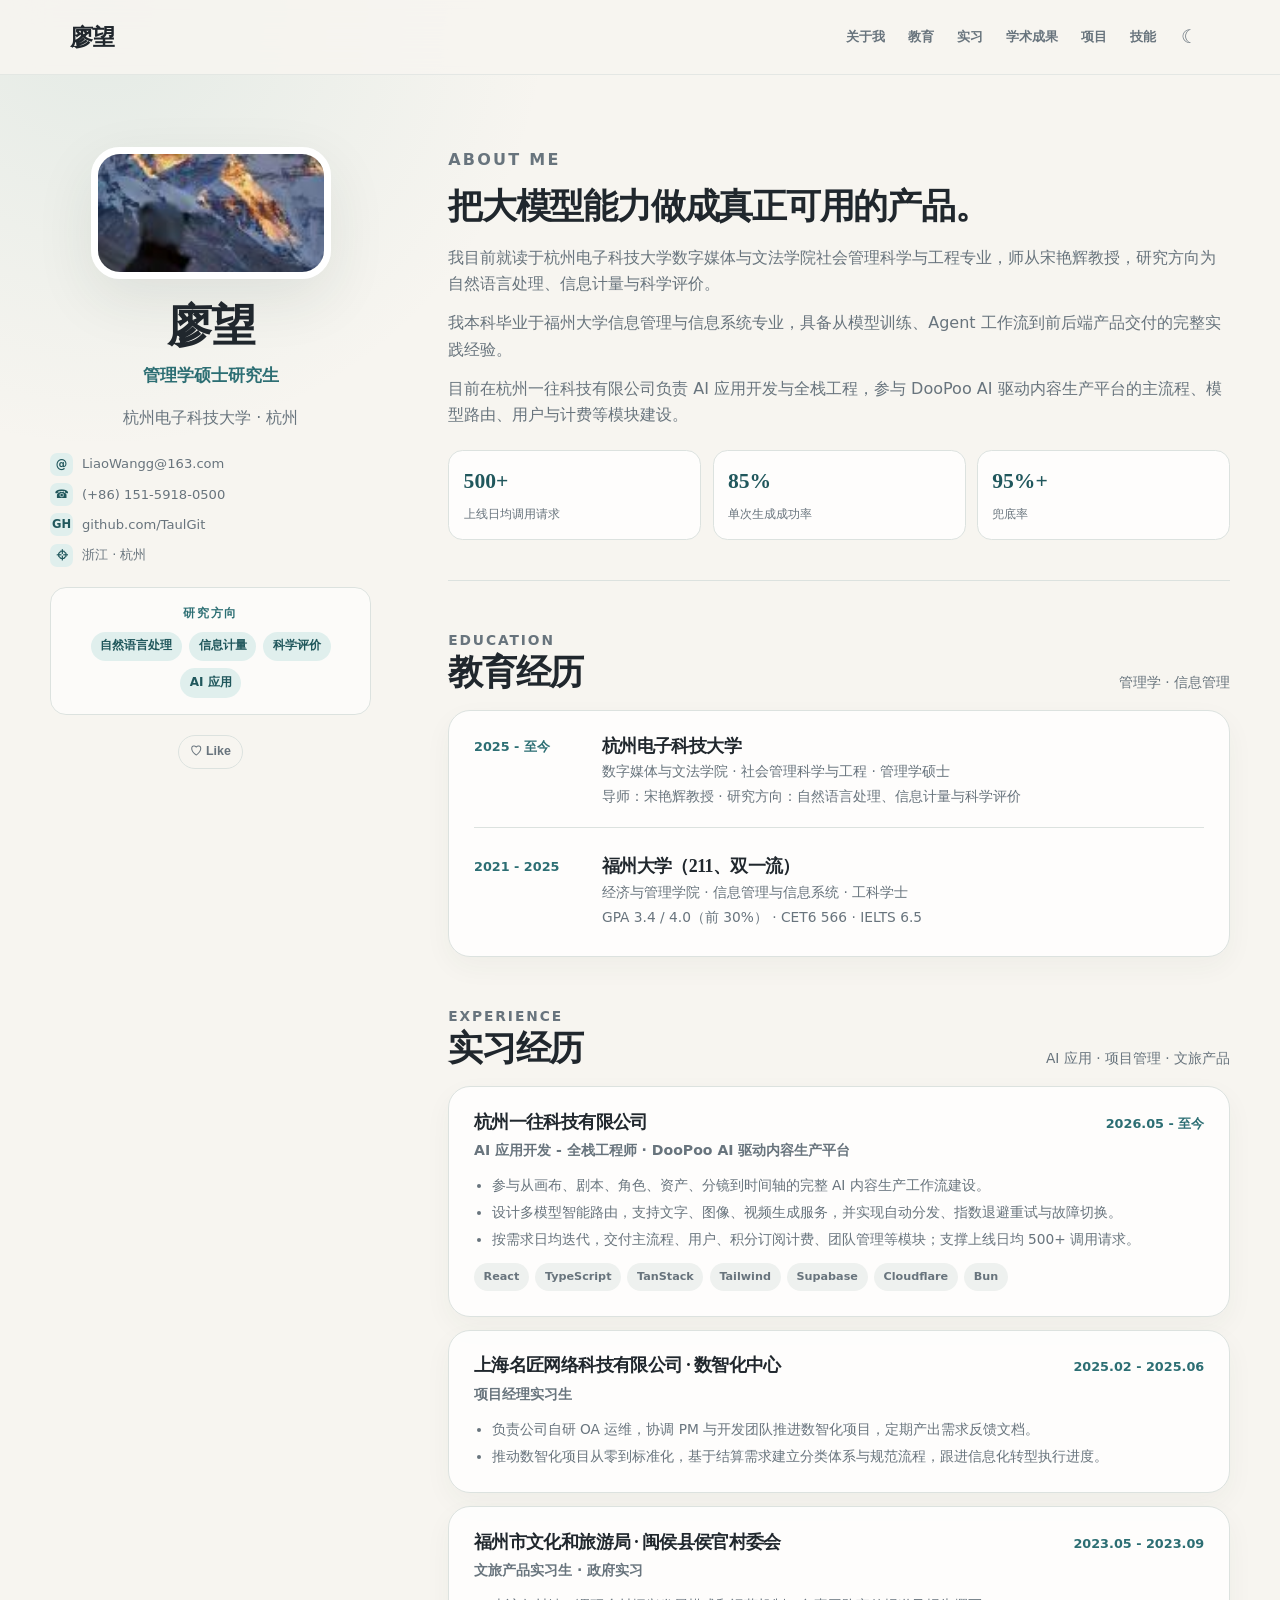
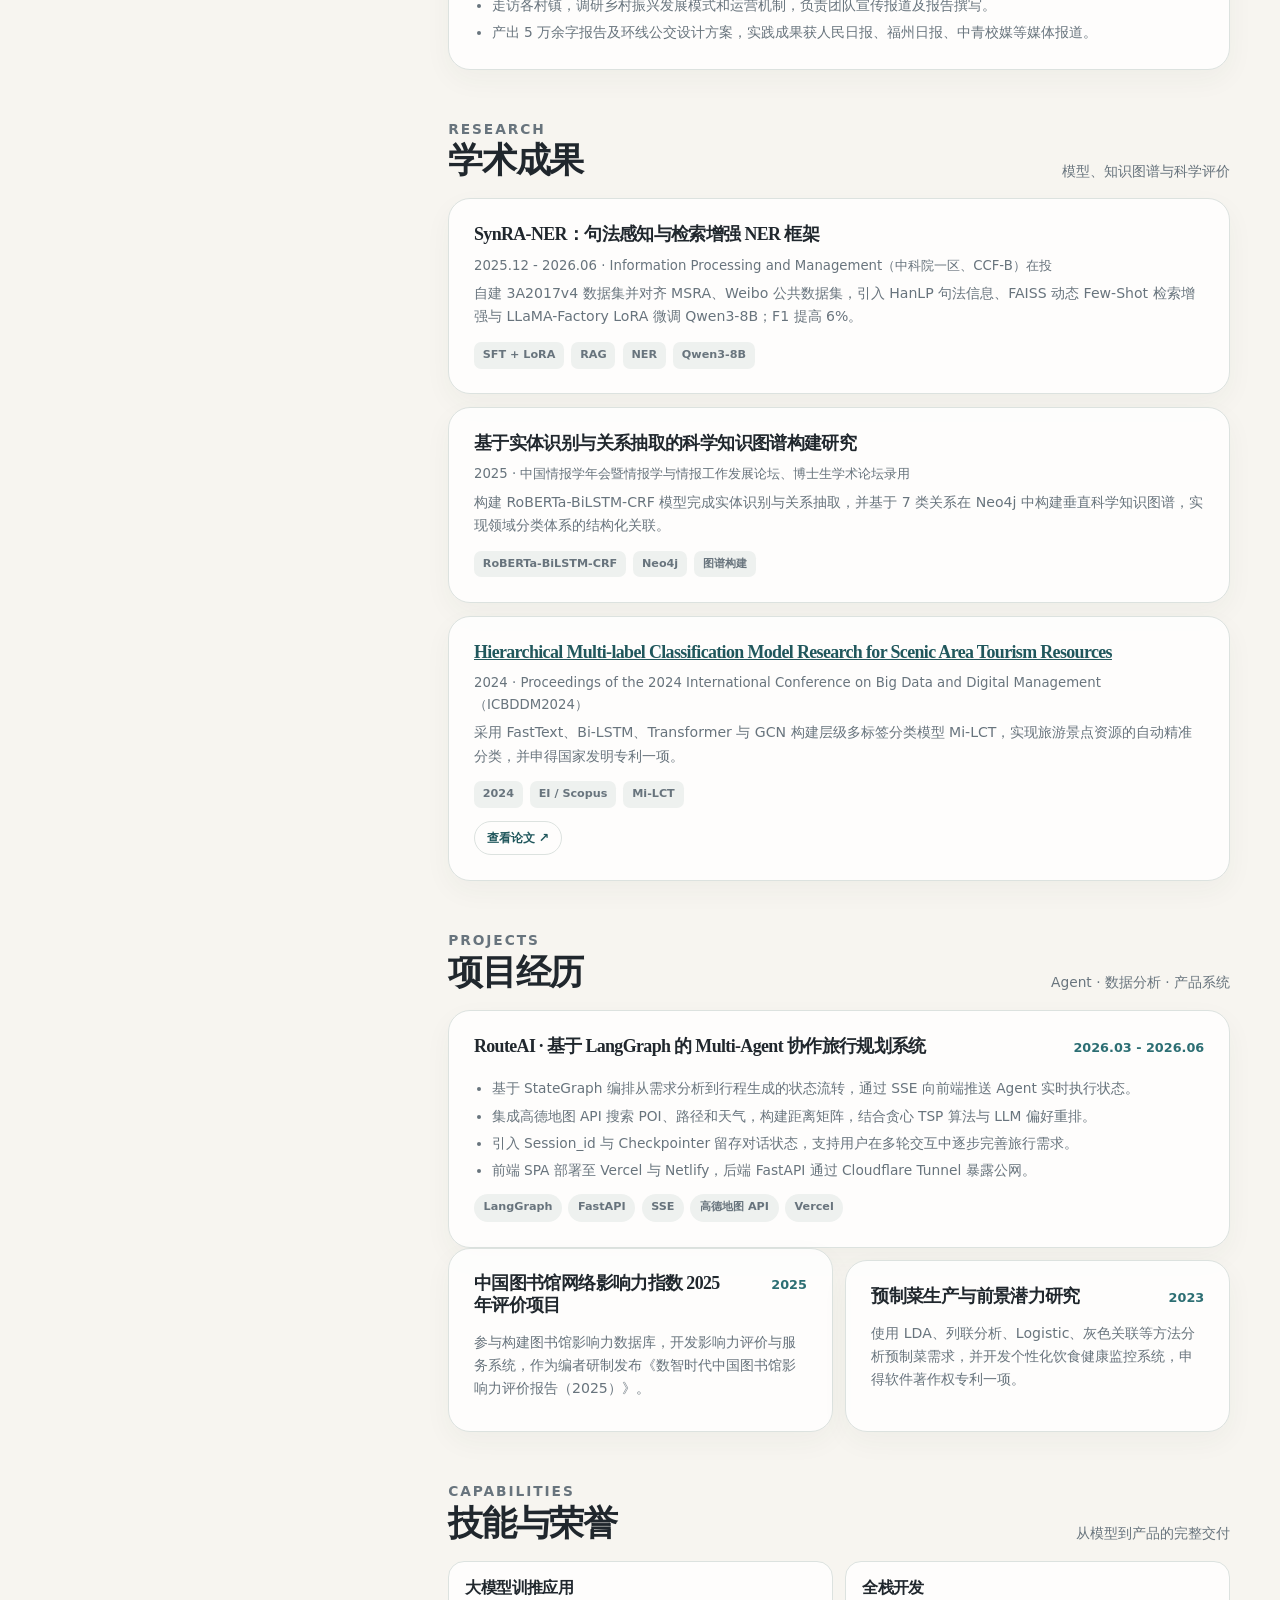
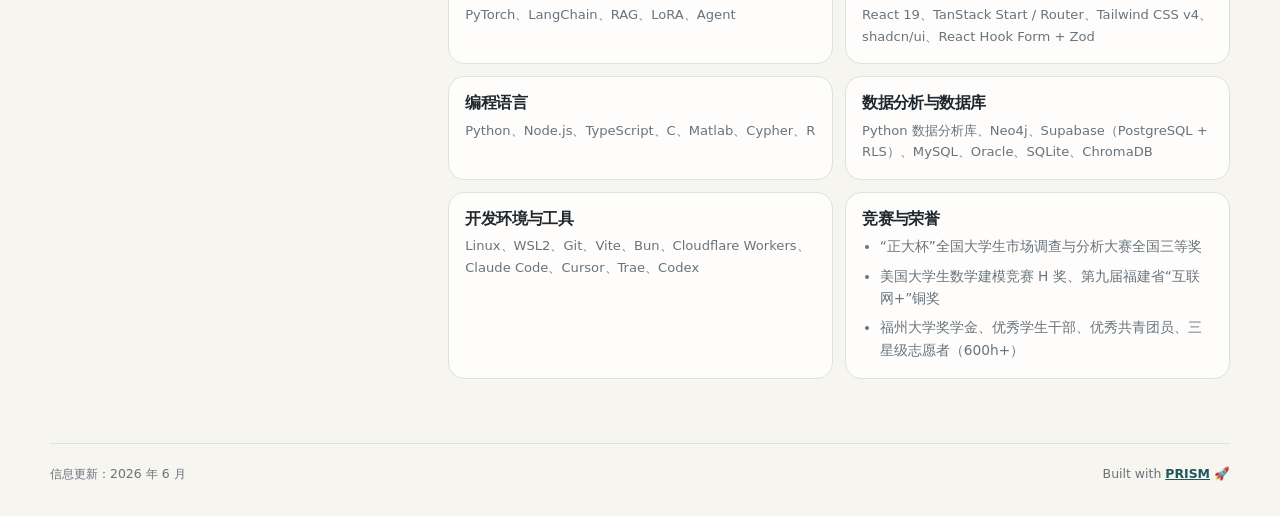
==== index.html @ 6fd2cf06 "feat: personalize site from resume" ====
<!doctype html>
<html lang="zh-CN" data-theme="light">
  <head>
    <meta charset="UTF-8" />
    <meta name="viewport" content="width=device-width, initial-scale=1.0" />
    <meta name="description" content="廖望的个人主页：AI 应用开发、自然语言处理、信息计量与科学评价。" />
    <meta name="author" content="廖望" />
    <meta name="theme-color" content="#f7f5f0" />
    <link rel="icon" href="favicon.svg" type="image/svg+xml" />
    <link rel="alternate icon" href="profile.png" type="image/png" />
    <title>廖望 · AI 应用与学术研究</title>
    <style>
      :root {
        color-scheme: light;
        --bg: #f7f5f0;
        --surface: rgba(255, 255, 255, 0.84);
        --surface-strong: #ffffff;
        --text: #20272d;
        --muted: #68747d;
        --faint: #eef1ef;
        --line: #dce2df;
        --accent: #2c6e73;
        --accent-strong: #20575c;
        --accent-soft: #e0efed;
        --warm: #9a6840;
        --shadow: 0 20px 60px rgba(34, 52, 49, 0.09);
        --radius: 22px;
      }

      html[data-theme="dark"] {
        color-scheme: dark;
        --bg: #17201f;
        --surface: rgba(31, 43, 42, 0.9);
        --surface-strong: #202c2b;
        --text: #edf3f0;
        --muted: #b4c1bd;
        --faint: #263533;
        --line: #3a4a47;
        --accent: #8ac9c3;
        --accent-strong: #b8e2dc;
        --accent-soft: #284c4a;
        --warm: #e0ad7d;
        --shadow: 0 20px 60px rgba(0, 0, 0, 0.2);
      }

      * { box-sizing: border-box; }
      html { scroll-behavior: smooth; }
      body {
        margin: 0;
        min-width: 320px;
        background: radial-gradient(circle at 8% 0%, rgba(125, 178, 171, 0.16), transparent 28rem), var(--bg);
        color: var(--text);
        font-family: Inter, "PingFang SC", "Microsoft YaHei", ui-sans-serif, system-ui, sans-serif;
        line-height: 1.65;
        transition: background-color 180ms ease, color 180ms ease;
      }

      a { color: inherit; }
      a:focus-visible, button:focus-visible { outline: 3px solid var(--accent); outline-offset: 3px; }
      .skip-link { position: fixed; left: 1rem; top: -5rem; z-index: 100; padding: .65rem .9rem; border-radius: .65rem; background: var(--accent); color: #fff; text-decoration: none; }
      .skip-link:focus { top: 1rem; }

      .site-header {
        position: sticky;
        top: 0;
        z-index: 20;
        border-bottom: 1px solid color-mix(in srgb, var(--line) 70%, transparent);
        background: color-mix(in srgb, var(--bg) 86%, transparent);
        backdrop-filter: blur(18px);
      }

      .nav { display: flex; align-items: center; justify-content: space-between; max-width: 1180px; min-height: 4.6rem; margin: 0 auto; padding: 0 1.25rem; }
      .brand { color: var(--text); font-family: Georgia, "Songti SC", "SimSun", serif; font-size: 1.45rem; font-weight: 700; letter-spacing: -.03em; text-decoration: none; }
      .nav-actions, .nav-links { display: flex; align-items: center; gap: .2rem; }
      .nav-links a, .icon-button, .menu-button { border: 0; border-radius: .75rem; color: var(--muted); background: transparent; cursor: pointer; font: inherit; text-decoration: none; transition: color 160ms ease, background 160ms ease; }
      .nav-links a { padding: .55rem .62rem; font-size: .82rem; font-weight: 700; }
      .nav-links a:hover, .icon-button:hover, .menu-button:hover { color: var(--accent-strong); background: var(--accent-soft); }
      .icon-button, .menu-button { display: inline-grid; width: 2.55rem; height: 2.55rem; place-items: center; font-size: 1.15rem; }
      .menu-button { display: none; }
      .mobile-links { display: none; max-width: 1180px; margin: 0 auto; padding: 0 1.25rem 1rem; }
      .mobile-links.is-open { display: grid; gap: .2rem; }
      .mobile-links a { padding: .7rem .8rem; border-radius: .7rem; color: var(--muted); text-decoration: none; }
      .mobile-links a:hover { background: var(--accent-soft); color: var(--accent-strong); }

      .page { width: min(100% - 2.5rem, 1180px); margin: 0 auto; padding: 4.5rem 0 2rem; }
      .hero { display: grid; grid-template-columns: minmax(230px, .74fr) minmax(0, 1.8fr); gap: clamp(2.5rem, 6vw, 5.5rem); align-items: start; }
      .profile { position: sticky; top: 7rem; text-align: center; }
      .avatar { display: block; width: min(100%, 15rem); aspect-ratio: 1 / 1.18; margin: 0 auto 1.35rem; border: .45rem solid var(--surface-strong); border-radius: 1.8rem; box-shadow: var(--shadow); object-fit: cover; object-position: center top; }
      h1, h2, h3 { margin: 0; font-family: Georgia, "Songti SC", "SimSun", serif; letter-spacing: -.035em; line-height: 1.2; }
      h1 { font-size: clamp(2rem, 4vw, 2.8rem); }
      h2 { font-size: clamp(1.65rem, 3vw, 2.2rem); }
      h3 { font-size: 1.12rem; }
      .profile-title { margin: .48rem 0 .12rem; color: var(--accent); font-size: 1.05rem; font-weight: 800; }
      .profile-institution, .muted { color: var(--muted); }

      .contact-list { display: grid; gap: .45rem; margin: 1.3rem 0 1.25rem; text-align: left; }
      .contact-list a { display: flex; align-items: center; gap: .55rem; color: var(--muted); font-size: .82rem; text-decoration: none; overflow-wrap: anywhere; }
      .contact-list a:hover { color: var(--accent-strong); }
      .contact-icon { display: inline-grid; width: 1.45rem; height: 1.45rem; flex: 0 0 1.45rem; place-items: center; border-radius: .45rem; background: var(--accent-soft); color: var(--accent-strong); font-size: .72rem; font-weight: 800; }
      .interest-box { padding: 1rem; border: 1px solid var(--line); border-radius: 1rem; background: color-mix(in srgb, var(--surface) 72%, transparent); }
      .eyebrow { margin: 0 0 .55rem; color: var(--accent); font-size: .72rem; font-weight: 800; letter-spacing: .14em; text-transform: uppercase; }
      .tags { display: flex; flex-wrap: wrap; justify-content: center; gap: .45rem; }
      .tag, .chip { padding: .3rem .6rem; border-radius: 999px; background: var(--accent-soft); color: var(--accent-strong); font-size: .75rem; font-weight: 700; }
      .content { min-width: 0; }
      .intro { max-width: 52rem; padding-bottom: 2.5rem; border-bottom: 1px solid var(--line); }
      .intro h2 { margin-bottom: 1.05rem; }
      .intro p { margin: 0 0 .8rem; color: var(--muted); font-size: 1rem; }
      .intro a, .card a, .publication a, .project a, .cv-card a { color: var(--accent-strong); font-weight: 700; }

      .metrics { display: grid; grid-template-columns: repeat(3, 1fr); gap: .7rem; margin-top: 1.35rem; }
      .metric { padding: .8rem .9rem; border: 1px solid var(--line); border-radius: .9rem; background: var(--surface); }
      .metric strong { display: block; color: var(--accent-strong); font-family: Georgia, "Songti SC", serif; font-size: 1.35rem; }
      .metric span { color: var(--muted); font-size: .75rem; }

      .section { padding-top: 3rem; scroll-margin-top: 6rem; }
      .section-heading { display: flex; align-items: end; justify-content: space-between; gap: 1rem; margin-bottom: 1rem; }
      .section-heading p { margin: 0; color: var(--muted); font-size: .86rem; }
      .card, .publication, .project, .cv-card { padding: clamp(1.15rem, 2.5vw, 1.55rem); border: 1px solid var(--line); border-radius: var(--radius); background: var(--surface); box-shadow: 0 10px 28px rgba(40, 60, 56, .045); }
      .card + .card, .publication + .publication, .project + .project { margin-top: .8rem; }
      .card-heading { display: flex; justify-content: space-between; gap: 1rem; align-items: baseline; }
      .card-heading h3 { max-width: 75%; }
      .date { flex: 0 0 auto; color: var(--accent); font-size: .8rem; font-weight: 800; white-space: nowrap; }
      .role { margin: .25rem 0 .6rem; color: var(--warm); font-size: .87rem; font-weight: 800; }
      .card p, .card ul, .publication p, .project p, .cv-card p { color: var(--muted); font-size: .88rem; }
      .card p, .publication p, .project p { margin: .35rem 0; }
      .bullet-list { display: grid; gap: .28rem; margin: .7rem 0 0; padding-left: 1.1rem; }
      .bullet-list li { color: var(--muted); font-size: .86rem; }
      .bullet-list strong { color: var(--text); }
      .stack { display: flex; flex-wrap: wrap; gap: .4rem; margin-top: .75rem; }
      .chip { background: var(--faint); color: var(--muted); font-size: .7rem; }

      .education-list { display: grid; gap: .8rem; }
      .education-item { display: grid; grid-template-columns: 7rem 1fr; gap: 1rem; padding: 1rem 0; border-bottom: 1px solid var(--line); }
      .education-item:first-child { padding-top: 0; }
      .education-item:last-child { border-bottom: 0; padding-bottom: 0; }
      .education-year { color: var(--accent); font-size: .8rem; font-weight: 800; }
      .education-item h3 { margin-bottom: .2rem; }
      .education-item p { margin: .15rem 0; color: var(--muted); font-size: .86rem; }

      .publication h3, .project h3 { margin-bottom: .55rem; }
      .publication .authors, .publication .venue, .project .project-meta { margin: .25rem 0; color: var(--muted); font-size: .83rem; }
      .publication .venue { font-style: italic; }
      .publication-meta { display: flex; flex-wrap: wrap; gap: .45rem; margin-top: .85rem; }
      .year, .type { padding: .25rem .55rem; border-radius: .45rem; background: var(--faint); color: var(--muted); font-size: .7rem; font-weight: 700; }
      .publication-action { margin-top: .8rem; }
      .pill-link, .like-button { display: inline-flex; align-items: center; gap: .45rem; min-height: 2.15rem; padding: .38rem .72rem; border: 1px solid var(--line); border-radius: 999px; color: var(--muted); background: transparent; font-size: .78rem; font-weight: 800; text-decoration: none; }
      .pill-link:hover { border-color: var(--accent); color: var(--accent-strong); }

      .two-col { display: grid; grid-template-columns: 1fr 1fr; gap: .8rem; }
      .skills-grid { display: grid; grid-template-columns: repeat(2, 1fr); gap: .75rem; }
      .skill-group { padding: 1rem; border: 1px solid var(--line); border-radius: 1rem; background: var(--surface); }
      .skill-group h3 { margin-bottom: .45rem; font-size: 1rem; }
      .skill-group p { margin: 0; color: var(--muted); font-size: .82rem; }
      .honors { margin: 0; padding-left: 1.1rem; color: var(--muted); font-size: .86rem; }
      .honors li + li { margin-top: .4rem; }

      .like-button { margin-top: 1.25rem; cursor: pointer; }
      .like-button:hover, .like-button[aria-pressed="true"] { border-color: #c06b71; color: #a84e58; background: color-mix(in srgb, #f5d9db 32%, transparent); }
      footer { display: flex; flex-wrap: wrap; justify-content: space-between; gap: .7rem; margin-top: 4rem; padding-top: 1.25rem; border-top: 1px solid var(--line); color: var(--muted); font-size: .78rem; }
      footer a { color: var(--accent-strong); font-weight: 700; }

      @media (max-width: 900px) {
        .nav-links a { padding-inline: .45rem; font-size: .76rem; }
        .hero { grid-template-columns: minmax(210px, .68fr) minmax(0, 1.5fr); gap: 2.5rem; }
      }
      @media (max-width: 760px) {
        .nav-links { display: none; }
        .menu-button { display: inline-grid; }
        .page { width: min(100% - 1.5rem, 1180px); padding-top: 2.5rem; }
        .hero { grid-template-columns: 1fr; gap: 2.5rem; }
        .profile { position: static; }
        .profile .avatar { width: 12rem; }
        .intro { padding-bottom: 2rem; }
        .two-col, .skills-grid { grid-template-columns: 1fr; }
      }
      @media (max-width: 480px) {
        .metrics { grid-template-columns: 1fr; }
        .education-item { grid-template-columns: 1fr; gap: .15rem; }
        .card-heading { display: block; }
        .card-heading h3 { max-width: none; }
        .date { display: block; margin-top: .3rem; }
      }
      @media (prefers-reduced-motion: reduce) {
        html { scroll-behavior: auto; }
        *, *::before, *::after { transition-duration: .01ms !important; }
      }
    </style>
  </head>
  <body>
    <a class="skip-link" href="#main-content">跳到主要内容</a>
    <header class="site-header">
      <nav class="nav" aria-label="主导航">
        <a class="brand" href="#top">廖望</a>
        <div class="nav-actions">
          <div class="nav-links">
            <a href="#about">关于我</a>
            <a href="#education">教育</a>
            <a href="#experience">实习</a>
            <a href="#publications">学术成果</a>
            <a href="#projects">项目</a>
            <a href="#skills">技能</a>
          </div>
          <button class="icon-button" id="theme-toggle" type="button" aria-label="切换到深色模式" title="切换主题">☾</button>
          <button class="menu-button" id="menu-toggle" type="button" aria-expanded="false" aria-controls="mobile-links" aria-label="打开主菜单">☰</button>
        </div>
      </nav>
      <div class="mobile-links" id="mobile-links">
        <a href="#about">关于我</a>
        <a href="#education">教育</a>
        <a href="#experience">实习</a>
        <a href="#publications">学术成果</a>
        <a href="#projects">项目</a>
        <a href="#skills">技能</a>
      </div>
    </header>

    <main class="page" id="top" tabindex="-1">
      <div class="hero">
        <aside class="profile" aria-label="个人信息">
          <img class="avatar" src="profile.png" alt="廖望的旅行照片" width="132" height="132" />
          <h1>廖望</h1>
          <p class="profile-title">管理学硕士研究生</p>
          <p class="profile-institution">杭州电子科技大学 · 杭州</p>

          <div class="contact-list" aria-label="联系方式">
            <a href="mailto:LiaoWangg@163.com"><span class="contact-icon">@</span>LiaoWangg@163.com</a>
            <a href="tel:+8615159180500"><span class="contact-icon">☎</span>(+86) 151-5918-0500</a>
            <a href="https://github.com/TaulGit" target="_blank" rel="noopener noreferrer"><span class="contact-icon">GH</span>github.com/TaulGit</a>
            <a href="https://ditu.amap.com/search?query=%E6%9D%AD%E5%B7%9E" target="_blank" rel="noopener noreferrer"><span class="contact-icon">⌖</span>浙江 · 杭州</a>
          </div>

          <div class="interest-box">
            <p class="eyebrow">研究方向</p>
            <div class="tags">
              <span class="tag">自然语言处理</span>
              <span class="tag">信息计量</span>
              <span class="tag">科学评价</span>
              <span class="tag">AI 应用</span>
            </div>
          </div>
          <button class="like-button" id="like-button" type="button" aria-pressed="false">♡ Like</button>
        </aside>

        <div class="content" id="main-content">
          <section class="intro" id="about" aria-labelledby="about-title">
            <p class="eyebrow">About me</p>
            <h2 id="about-title">把大模型能力做成真正可用的产品。</h2>
            <p>我目前就读于杭州电子科技大学数字媒体与文法学院社会管理科学与工程专业，师从宋艳辉教授，研究方向为自然语言处理、信息计量与科学评价。</p>
            <p>我本科毕业于福州大学信息管理与信息系统专业，具备从模型训练、Agent 工作流到前后端产品交付的完整实践经验。</p>
            <p>目前在杭州一往科技有限公司负责 AI 应用开发与全栈工程，参与 DooPoo AI 驱动内容生产平台的主流程、模型路由、用户与计费等模块建设。</p>
            <div class="metrics" aria-label="工作成果概览">
              <div class="metric"><strong>500+</strong><span>上线日均调用请求</span></div>
              <div class="metric"><strong>85%</strong><span>单次生成成功率</span></div>
              <div class="metric"><strong>95%+</strong><span>兜底率</span></div>
            </div>
          </section>

          <section class="section" id="education" aria-labelledby="education-title">
            <div class="section-heading">
              <div><p class="eyebrow">Education</p><h2 id="education-title">教育经历</h2></div>
              <p>管理学 · 信息管理</p>
            </div>
            <div class="card education-list">
              <div class="education-item">
                <div class="education-year">2025 - 至今</div>
                <div>
                  <h3>杭州电子科技大学</h3>
                  <p>数字媒体与文法学院 · 社会管理科学与工程 · 管理学硕士</p>
                  <p>导师：宋艳辉教授 · 研究方向：自然语言处理、信息计量与科学评价</p>
                </div>
              </div>
              <div class="education-item">
                <div class="education-year">2021 - 2025</div>
                <div>
                  <h3>福州大学（211、双一流）</h3>
                  <p>经济与管理学院 · 信息管理与信息系统 · 工科学士</p>
                  <p>GPA 3.4 / 4.0（前 30%） · CET6 566 · IELTS 6.5</p>
                </div>
              </div>
            </div>
          </section>

          <section class="section" id="experience" aria-labelledby="experience-title">
            <div class="section-heading">
              <div><p class="eyebrow">Experience</p><h2 id="experience-title">实习经历</h2></div>
              <p>AI 应用 · 项目管理 · 文旅产品</p>
            </div>
            <article class="card">
              <div class="card-heading"><h3>杭州一往科技有限公司</h3><time class="date" datetime="2026-05">2026.05 - 至今</time></div>
              <p class="role">AI 应用开发 - 全栈工程师 · DooPoo AI 驱动内容生产平台</p>
              <ul class="bullet-list">
                <li>参与从画布、剧本、角色、资产、分镜到时间轴的完整 AI 内容生产工作流建设。</li>
                <li>设计多模型智能路由，支持文字、图像、视频生成服务，并实现自动分发、指数退避重试与故障切换。</li>
                <li>按需求日均迭代，交付主流程、用户、积分订阅计费、团队管理等模块；支撑上线日均 500+ 调用请求。</li>
              </ul>
              <div class="stack"><span class="chip">React</span><span class="chip">TypeScript</span><span class="chip">TanStack</span><span class="chip">Tailwind</span><span class="chip">Supabase</span><span class="chip">Cloudflare</span><span class="chip">Bun</span></div>
            </article>
            <article class="card">
              <div class="card-heading"><h3>上海名匠网络科技有限公司 · 数智化中心</h3><time class="date" datetime="2025-02">2025.02 - 2025.06</time></div>
              <p class="role">项目经理实习生</p>
              <ul class="bullet-list">
                <li>负责公司自研 OA 运维，协调 PM 与开发团队推进数智化项目，定期产出需求反馈文档。</li>
                <li>推动数智化项目从零到标准化，基于结算需求建立分类体系与规范流程，跟进信息化转型执行进度。</li>
              </ul>
            </article>
            <article class="card">
              <div class="card-heading"><h3>福州市文化和旅游局 · 闽侯县侯官村委会</h3><time class="date" datetime="2023-05">2023.05 - 2023.09</time></div>
              <p class="role">文旅产品实习生 · 政府实习</p>
              <ul class="bullet-list">
                <li>走访各村镇，调研乡村振兴发展模式和运营机制，负责团队宣传报道及报告撰写。</li>
                <li>产出 5 万余字报告及环线公交设计方案，实践成果获人民日报、福州日报、中青校媒等媒体报道。</li>
              </ul>
            </article>
          </section>

          <section class="section" id="publications" aria-labelledby="publications-title">
            <div class="section-heading">
              <div><p class="eyebrow">Research</p><h2 id="publications-title">学术成果</h2></div>
              <p>模型、知识图谱与科学评价</p>
            </div>
            <article class="publication">
              <h3>SynRA-NER：句法感知与检索增强 NER 框架</h3>
              <p class="authors">2025.12 - 2026.06 · Information Processing and Management（中科院一区、CCF-B）在投</p>
              <p>自建 3A2017v4 数据集并对齐 MSRA、Weibo 公共数据集，引入 HanLP 句法信息、FAISS 动态 Few-Shot 检索增强与 LLaMA-Factory LoRA 微调 Qwen3-8B；F1 提高 6%。</p>
              <div class="publication-meta"><span class="year">SFT + LoRA</span><span class="type">RAG</span><span class="type">NER</span><span class="type">Qwen3-8B</span></div>
            </article>
            <article class="publication">
              <h3>基于实体识别与关系抽取的科学知识图谱构建研究</h3>
              <p class="authors">2025 · 中国情报学年会暨情报学与情报工作发展论坛、博士生学术论坛录用</p>
              <p>构建 RoBERTa-BiLSTM-CRF 模型完成实体识别与关系抽取，并基于 7 类关系在 Neo4j 中构建垂直科学知识图谱，实现领域分类体系的结构化关联。</p>
              <div class="publication-meta"><span class="year">RoBERTa-BiLSTM-CRF</span><span class="type">Neo4j</span><span class="type">图谱构建</span></div>
            </article>
            <article class="publication">
              <h3><a href="https://doi.org/10.1145/3696500.3696562" target="_blank" rel="noopener noreferrer">Hierarchical Multi-label Classification Model Research for Scenic Area Tourism Resources</a></h3>
              <p class="authors">2024 · Proceedings of the 2024 International Conference on Big Data and Digital Management（ICBDDM2024）</p>
              <p>采用 FastText、Bi-LSTM、Transformer 与 GCN 构建层级多标签分类模型 Mi-LCT，实现旅游景点资源的自动精准分类，并申得国家发明专利一项。</p>
              <div class="publication-meta"><span class="year">2024</span><span class="type">EI / Scopus</span><span class="type">Mi-LCT</span></div>
              <div class="publication-action"><a class="pill-link" href="https://doi.org/10.1145/3696500.3696562" target="_blank" rel="noopener noreferrer">查看论文 ↗</a></div>
            </article>
          </section>

          <section class="section" id="projects" aria-labelledby="projects-title">
            <div class="section-heading">
              <div><p class="eyebrow">Projects</p><h2 id="projects-title">项目经历</h2></div>
              <p>Agent · 数据分析 · 产品系统</p>
            </div>
            <article class="project">
              <div class="card-heading"><h3>RouteAI · 基于 LangGraph 的 Multi-Agent 协作旅行规划系统</h3><time class="date" datetime="2026-03">2026.03 - 2026.06</time></div>
              <ul class="bullet-list">
                <li>基于 StateGraph 编排从需求分析到行程生成的状态流转，通过 SSE 向前端推送 Agent 实时执行状态。</li>
                <li>集成高德地图 API 搜索 POI、路径和天气，构建距离矩阵，结合贪心 TSP 算法与 LLM 偏好重排。</li>
                <li>引入 Session_id 与 Checkpointer 留存对话状态，支持用户在多轮交互中逐步完善旅行需求。</li>
                <li>前端 SPA 部署至 Vercel 与 Netlify，后端 FastAPI 通过 Cloudflare Tunnel 暴露公网。</li>
              </ul>
              <div class="stack"><span class="chip">LangGraph</span><span class="chip">FastAPI</span><span class="chip">SSE</span><span class="chip">高德地图 API</span><span class="chip">Vercel</span></div>
            </article>
            <div class="two-col">
              <article class="project"><div class="card-heading"><h3>中国图书馆网络影响力指数 2025 年评价项目</h3><time class="date">2025</time></div><p>参与构建图书馆影响力数据库，开发影响力评价与服务系统，作为编者研制发布《数智时代中国图书馆影响力评价报告（2025）》。 </p></article>
              <article class="project"><div class="card-heading"><h3>预制菜生产与前景潜力研究</h3><time class="date">2023</time></div><p>使用 LDA、列联分析、Logistic、灰色关联等方法分析预制菜需求，并开发个性化饮食健康监控系统，申得软件著作权专利一项。</p></article>
            </div>
          </section>

          <section class="section" id="skills" aria-labelledby="skills-title">
            <div class="section-heading">
              <div><p class="eyebrow">Capabilities</p><h2 id="skills-title">技能与荣誉</h2></div>
              <p>从模型到产品的完整交付</p>
            </div>
            <div class="skills-grid">
              <div class="skill-group"><h3>大模型训推应用</h3><p>PyTorch、LangChain、RAG、LoRA、Agent</p></div>
              <div class="skill-group"><h3>全栈开发</h3><p>React 19、TanStack Start / Router、Tailwind CSS v4、shadcn/ui、React Hook Form + Zod</p></div>
              <div class="skill-group"><h3>编程语言</h3><p>Python、Node.js、TypeScript、C、Matlab、Cypher、R</p></div>
              <div class="skill-group"><h3>数据分析与数据库</h3><p>Python 数据分析库、Neo4j、Supabase（PostgreSQL + RLS）、MySQL、Oracle、SQLite、ChromaDB</p></div>
              <div class="skill-group"><h3>开发环境与工具</h3><p>Linux、WSL2、Git、Vite、Bun、Cloudflare Workers、Claude Code、Cursor、Trae、Codex</p></div>
              <div class="skill-group"><h3>竞赛与荣誉</h3><ul class="honors"><li>“正大杯”全国大学生市场调查与分析大赛全国三等奖</li><li>美国大学生数学建模竞赛 H 奖、第九届福建省“互联网+”铜奖</li><li>福州大学奖学金、优秀学生干部、优秀共青团员、三星级志愿者（600h+）</li></ul></div>
            </div>
          </section>
        </div>
      </div>

      <footer>
        <span>信息更新：2026 年 6 月</span>
        <span>Built with <a href="https://github.com/xyjoey/PRISM" target="_blank" rel="noopener noreferrer">PRISM</a> 🚀</span>
      </footer>
    </main>

    <script>
      (() => {
        const root = document.documentElement;
        const themeToggle = document.getElementById('theme-toggle');
        const menuToggle = document.getElementById('menu-toggle');
        const mobileLinks = document.getElementById('mobile-links');
        const likeButton = document.getElementById('like-button');

        let savedTheme = null;
        try { savedTheme = localStorage.getItem('liao-wang-theme'); } catch (error) {}
        const initialTheme = savedTheme || (window.matchMedia('(prefers-color-scheme: dark)').matches ? 'dark' : 'light');

        const applyTheme = (theme) => {
          root.dataset.theme = theme;
          themeToggle.textContent = theme === 'dark' ? '☀' : '☾';
          themeToggle.setAttribute('aria-label', theme === 'dark' ? '切换到浅色模式' : '切换到深色模式');
          themeToggle.title = theme === 'dark' ? '切换到浅色模式' : '切换到深色模式';
          try { localStorage.setItem('liao-wang-theme', theme); } catch (error) {}
        };

        applyTheme(initialTheme);
        themeToggle.addEventListener('click', () => applyTheme(root.dataset.theme === 'dark' ? 'light' : 'dark'));

        menuToggle.addEventListener('click', () => {
          const isOpen = mobileLinks.classList.toggle('is-open');
          menuToggle.setAttribute('aria-expanded', String(isOpen));
          menuToggle.setAttribute('aria-label', isOpen ? '关闭主菜单' : '打开主菜单');
          menuToggle.textContent = isOpen ? '×' : '☰';
        });

        mobileLinks.querySelectorAll('a').forEach((link) => link.addEventListener('click', () => {
          mobileLinks.classList.remove('is-open');
          menuToggle.setAttribute('aria-expanded', 'false');
          menuToggle.setAttribute('aria-label', '打开主菜单');
          menuToggle.textContent = '☰';
        }));

        let liked = false;
        try { liked = localStorage.getItem('liao-wang-liked') === 'true'; } catch (error) {}
        const paintLike = () => {
          likeButton.setAttribute('aria-pressed', String(liked));
          likeButton.textContent = liked ? '♥ 已喜欢' : '♡ Like';
        };
        paintLike();
        likeButton.addEventListener('click', () => {
          liked = !liked;
          try { localStorage.setItem('liao-wang-liked', String(liked)); } catch (error) {}
          paintLike();
        });
      })();
    </script>
  </body>
</html>
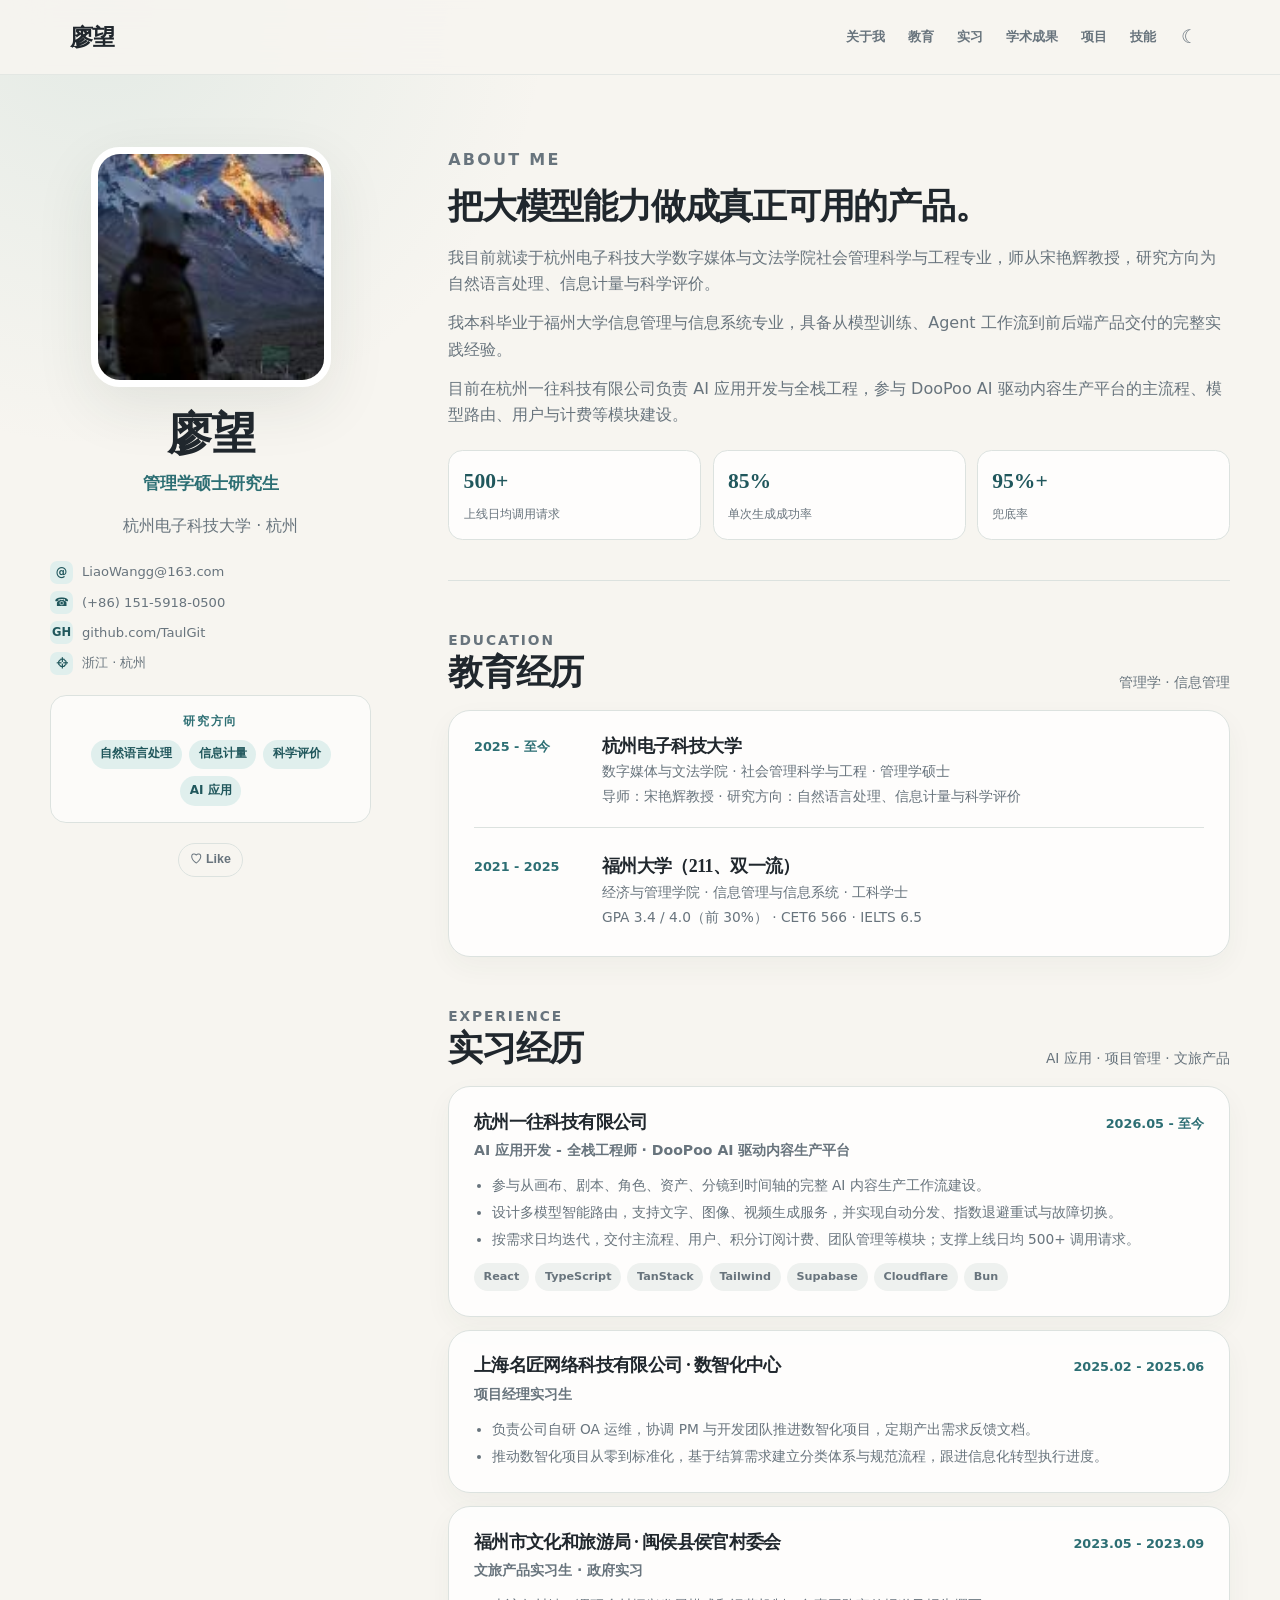
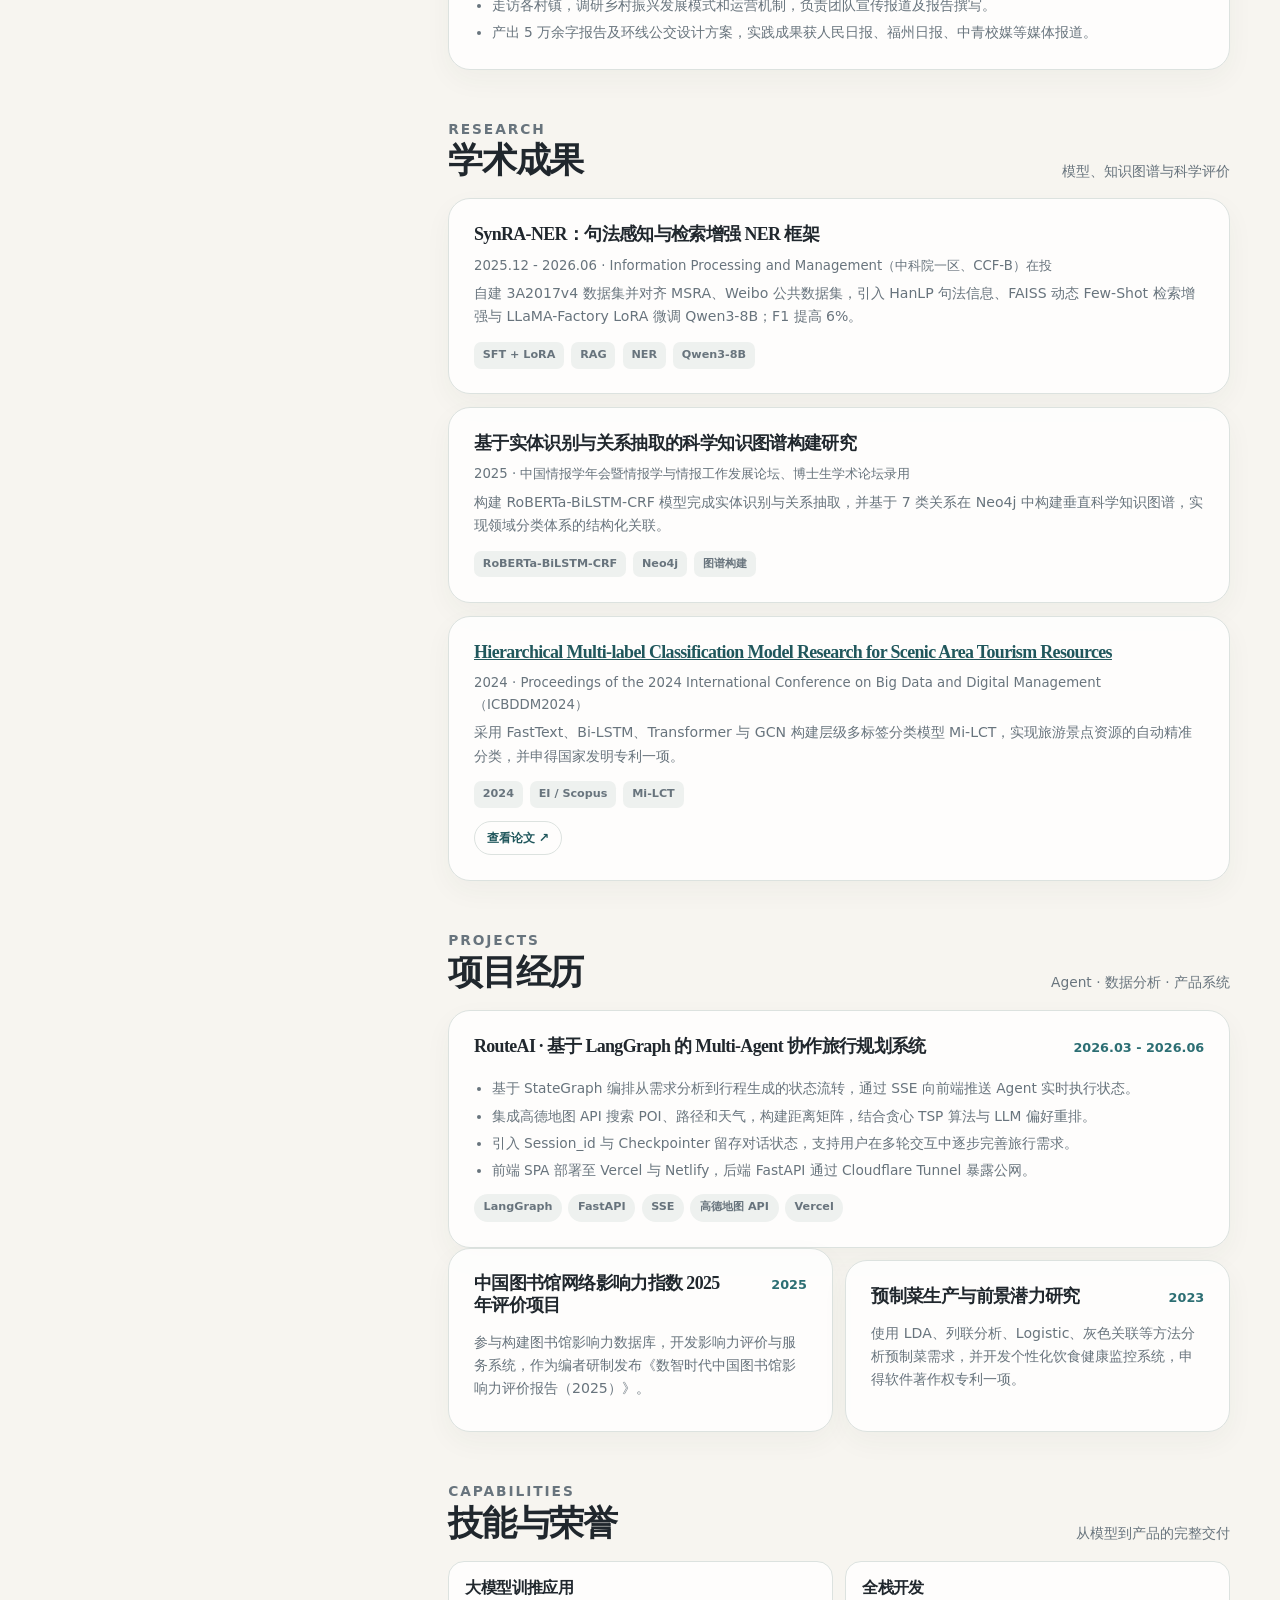
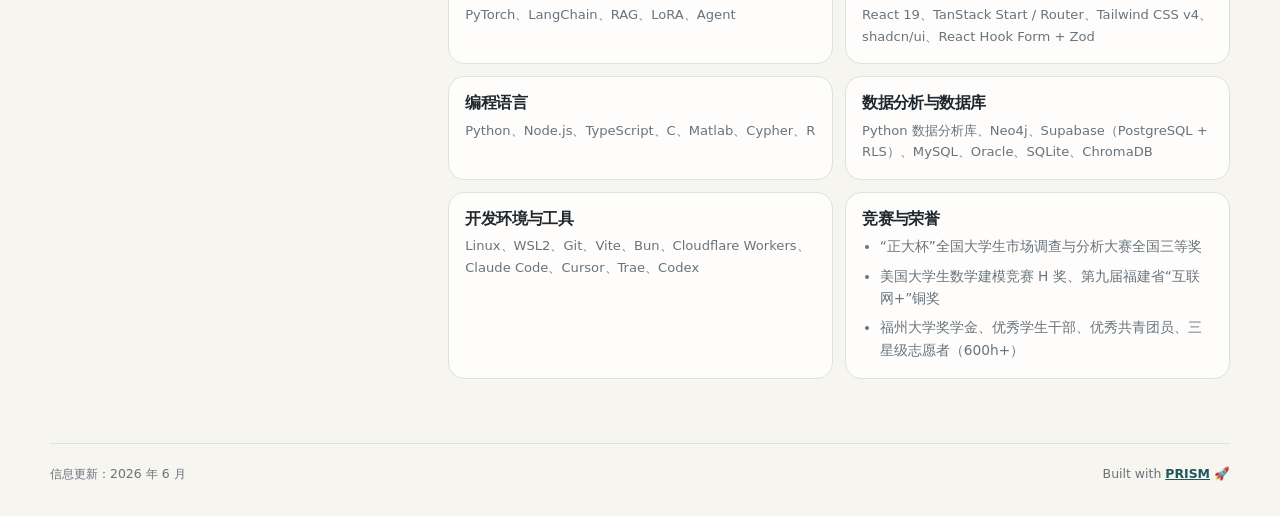
==== commit 52509feb: "fix: keep avatar square" ====
--- a/index.html
+++ b/index.html
@@ -85,7 +85,7 @@
       .page { width: min(100% - 2.5rem, 1180px); margin: 0 auto; padding: 4.5rem 0 2rem; }
       .hero { display: grid; grid-template-columns: minmax(230px, .74fr) minmax(0, 1.8fr); gap: clamp(2.5rem, 6vw, 5.5rem); align-items: start; }
       .profile { position: sticky; top: 7rem; text-align: center; }
-      .avatar { display: block; width: min(100%, 15rem); aspect-ratio: 1 / 1.18; margin: 0 auto 1.35rem; border: .45rem solid var(--surface-strong); border-radius: 1.8rem; box-shadow: var(--shadow); object-fit: cover; object-position: center top; }
+      .avatar { display: block; width: min(100%, 15rem); height: auto; aspect-ratio: 1; margin: 0 auto 1.35rem; border: .45rem solid var(--surface-strong); border-radius: 1.8rem; box-shadow: var(--shadow); object-fit: cover; object-position: center top; }
       h1, h2, h3 { margin: 0; font-family: Georgia, "Songti SC", "SimSun", serif; letter-spacing: -.035em; line-height: 1.2; }
       h1 { font-size: clamp(2rem, 4vw, 2.8rem); }
       h2 { font-size: clamp(1.65rem, 3vw, 2.2rem); }
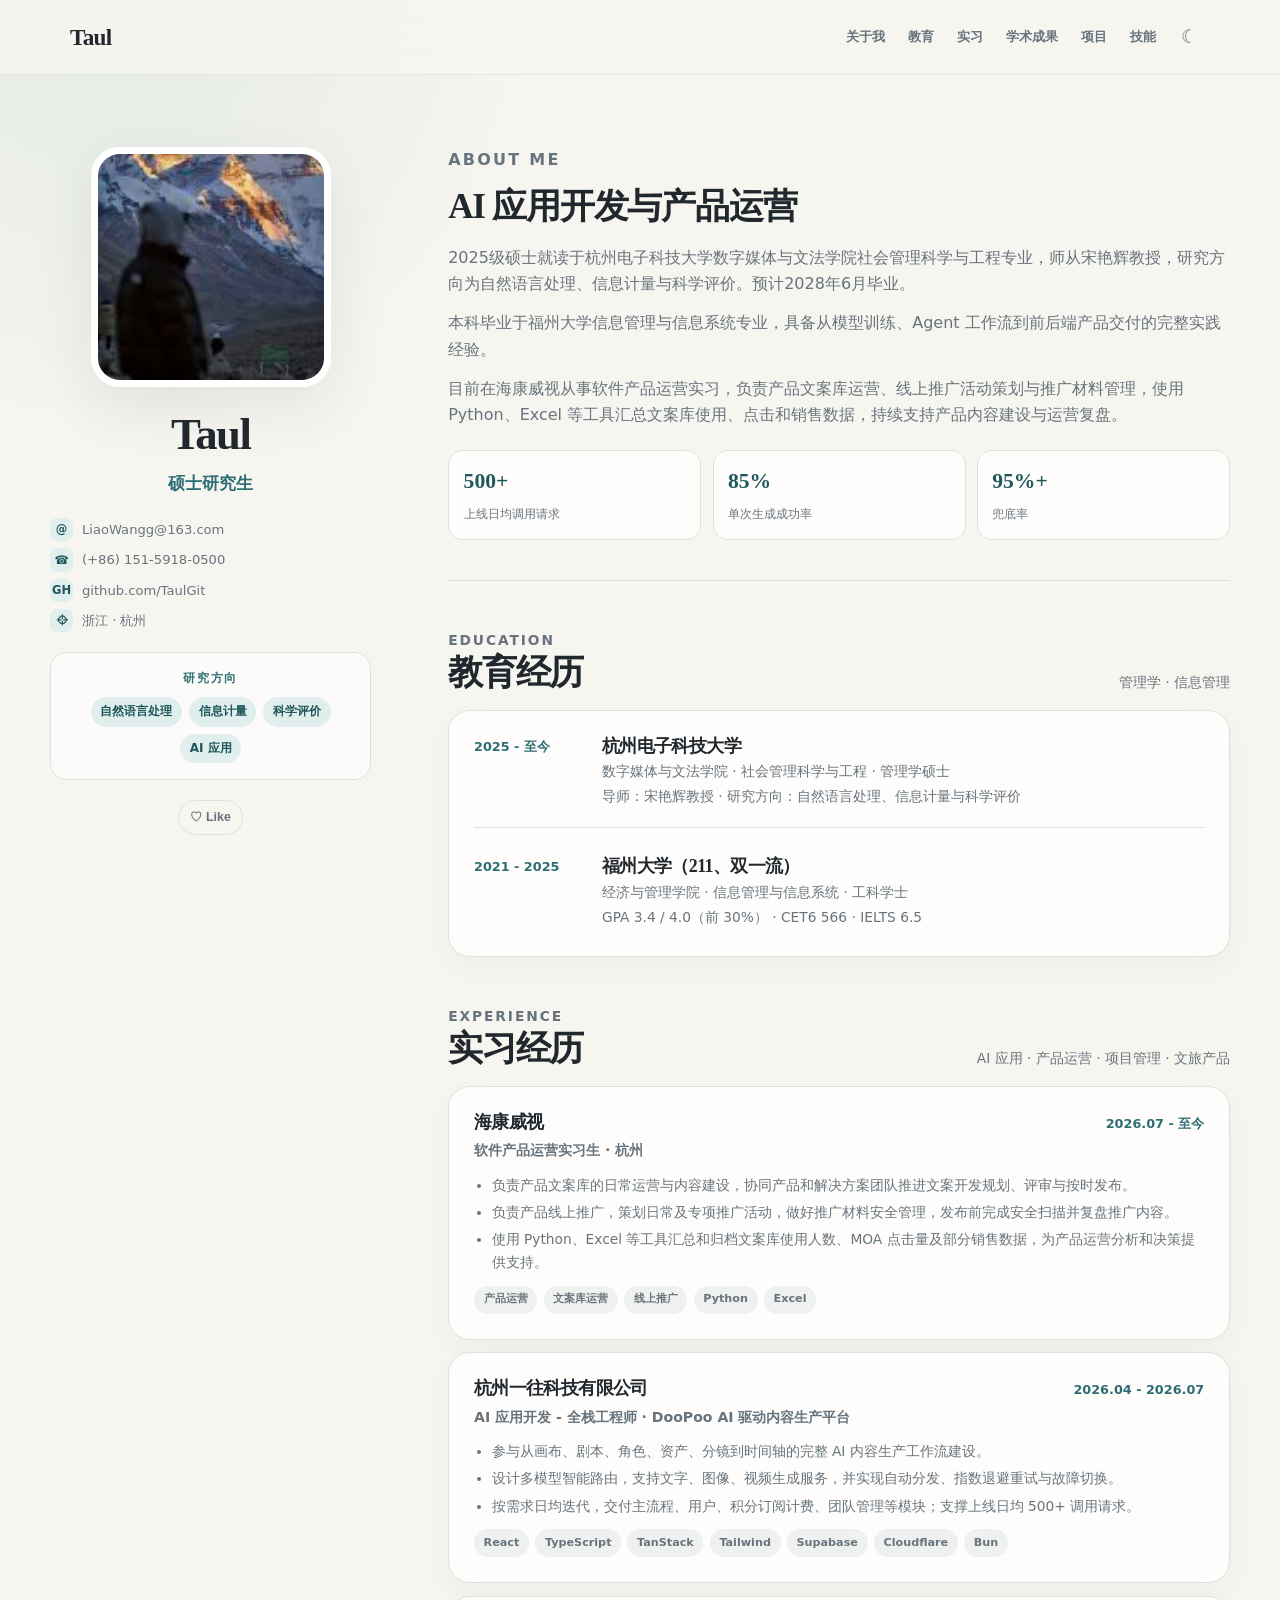
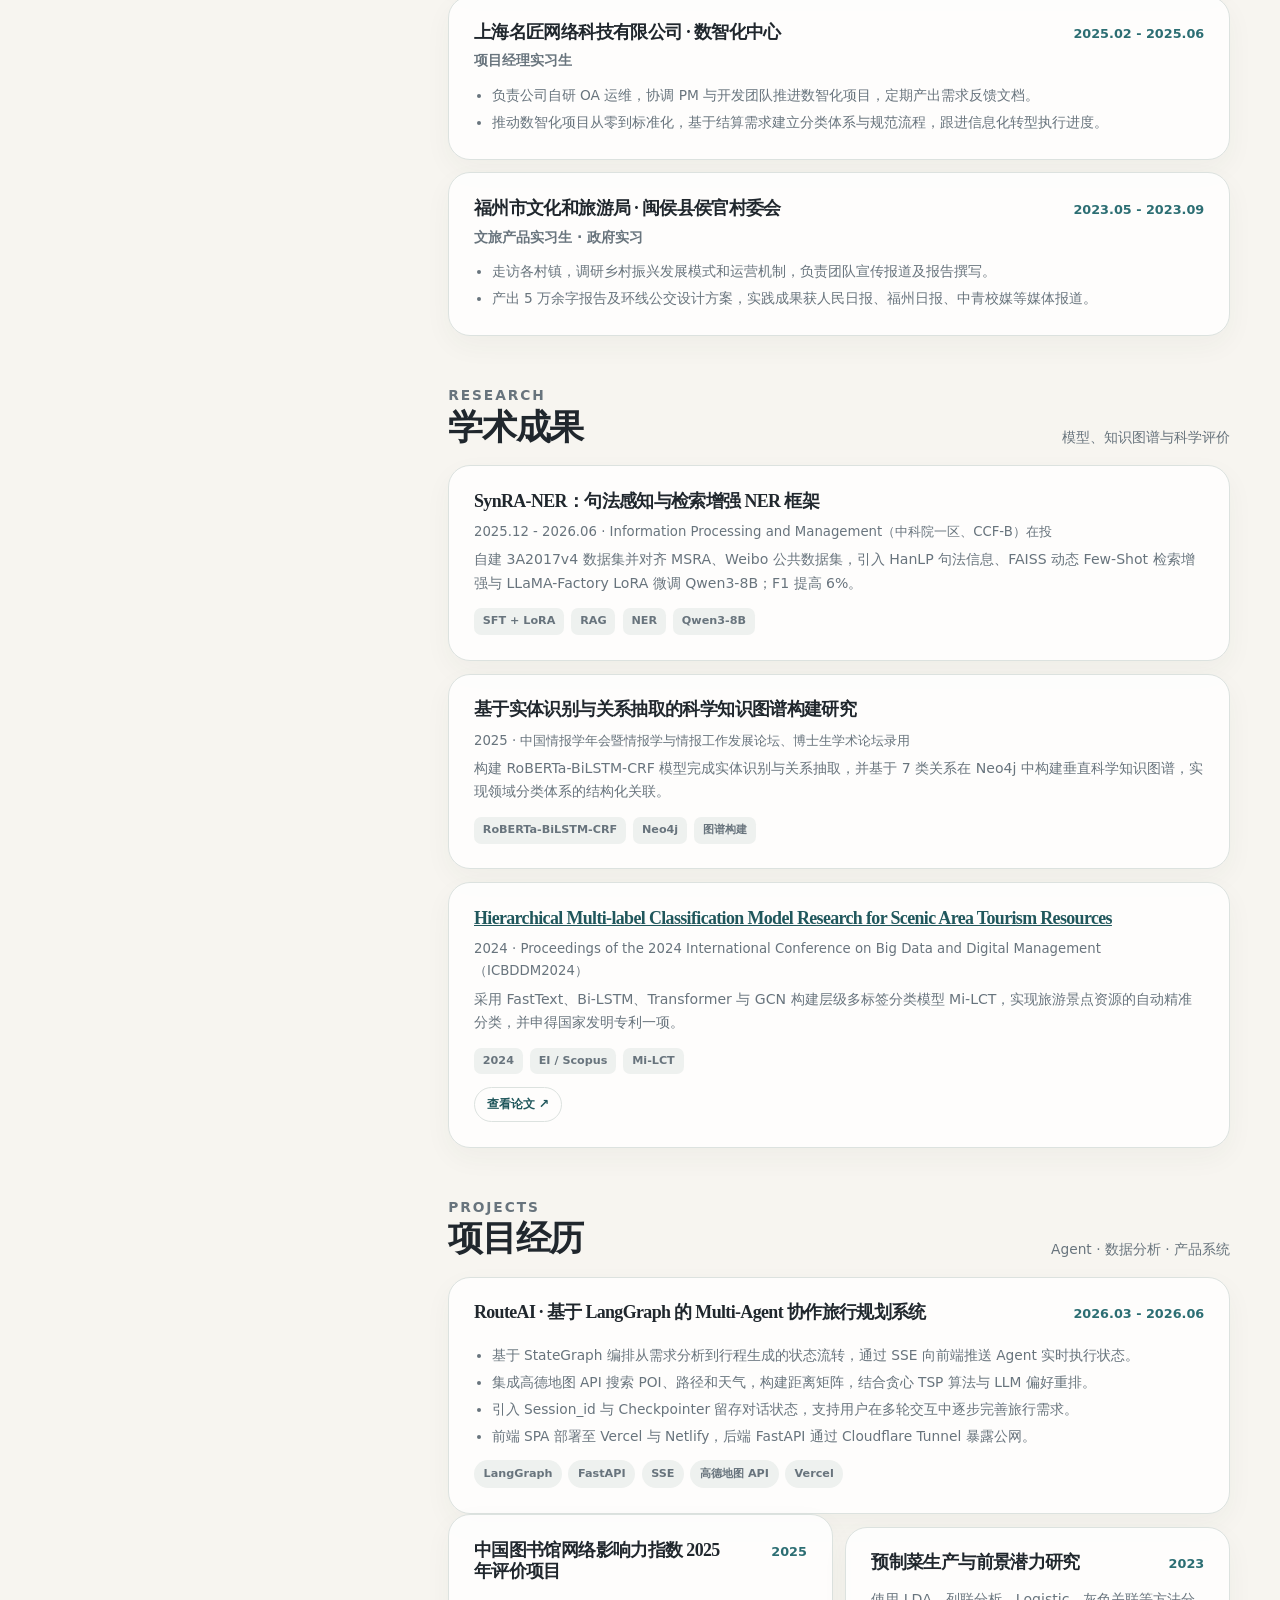
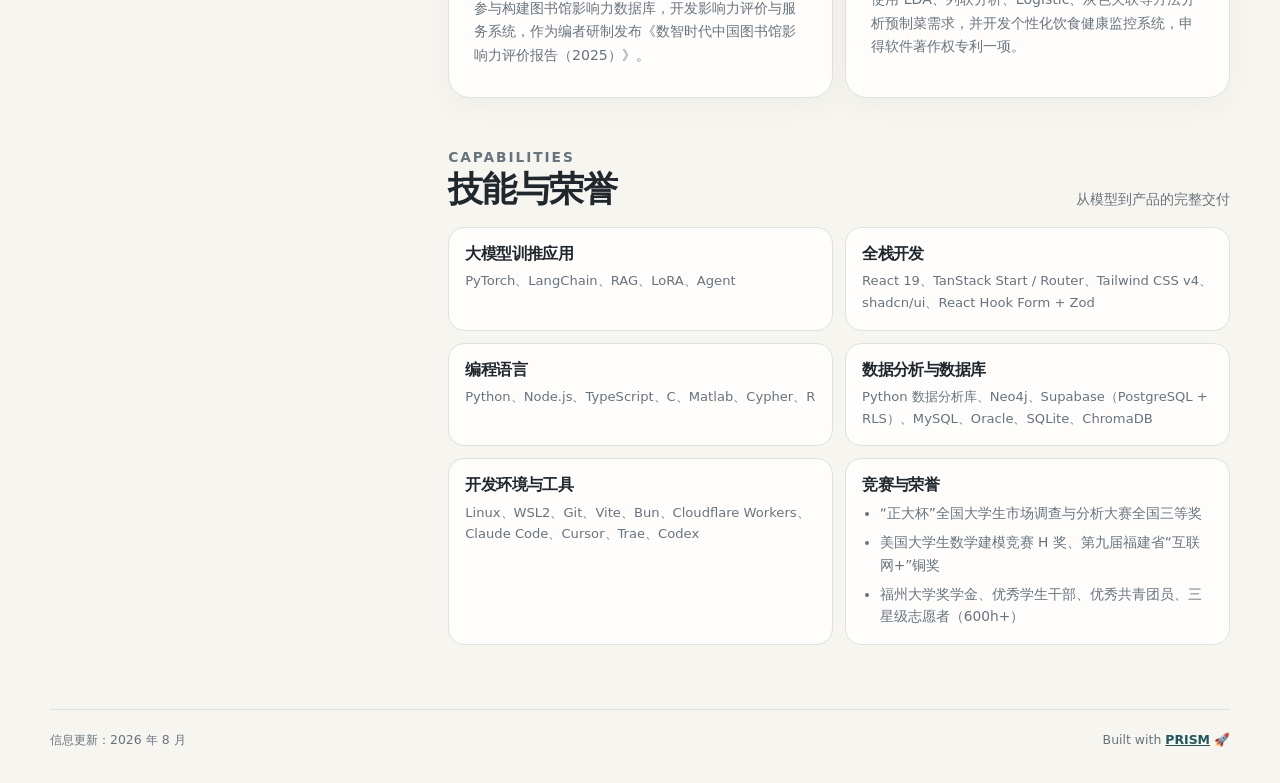
==== commit 8c5f7e4f: "feat: update Taul profile and Hikvision experience" ====
--- a/index.html
+++ b/index.html
@@ -3,12 +3,12 @@
   <head>
     <meta charset="UTF-8" />
     <meta name="viewport" content="width=device-width, initial-scale=1.0" />
-    <meta name="description" content="廖望的个人主页：AI 应用开发、自然语言处理、信息计量与科学评价。" />
-    <meta name="author" content="廖望" />
+    <meta name="description" content="Taul 的个人主页：AI 应用开发、产品运营、自然语言处理、信息计量与科学评价。" />
+    <meta name="author" content="Taul" />
     <meta name="theme-color" content="#f7f5f0" />
     <link rel="icon" href="favicon.svg" type="image/svg+xml" />
     <link rel="alternate icon" href="profile.png" type="image/png" />
-    <title>廖望 · AI 应用与学术研究</title>
+    <title>Taul · AI 应用与产品运营</title>
     <style>
       :root {
         color-scheme: light;
@@ -190,7 +190,7 @@
     <a class="skip-link" href="#main-content">跳到主要内容</a>
     <header class="site-header">
       <nav class="nav" aria-label="主导航">
-        <a class="brand" href="#top">廖望</a>
+        <a class="brand" href="#top">Taul</a>
         <div class="nav-actions">
           <div class="nav-links">
             <a href="#about">关于我</a>
@@ -217,10 +217,9 @@
     <main class="page" id="top" tabindex="-1">
       <div class="hero">
         <aside class="profile" aria-label="个人信息">
-          <img class="avatar" src="profile.png" alt="廖望的旅行照片" width="132" height="132" />
-          <h1>廖望</h1>
-          <p class="profile-title">管理学硕士研究生</p>
-          <p class="profile-institution">杭州电子科技大学 · 杭州</p>
+          <img class="avatar" src="profile.png" alt="Taul 的旅行照片" width="132" height="132" />
+          <h1>Taul</h1>
+          <p class="profile-title">硕士研究生</p>
 
           <div class="contact-list" aria-label="联系方式">
             <a href="mailto:LiaoWangg@163.com"><span class="contact-icon">@</span>LiaoWangg@163.com</a>
@@ -244,10 +243,10 @@
         <div class="content" id="main-content">
           <section class="intro" id="about" aria-labelledby="about-title">
             <p class="eyebrow">About me</p>
-            <h2 id="about-title">把大模型能力做成真正可用的产品。</h2>
-            <p>我目前就读于杭州电子科技大学数字媒体与文法学院社会管理科学与工程专业，师从宋艳辉教授，研究方向为自然语言处理、信息计量与科学评价。</p>
-            <p>我本科毕业于福州大学信息管理与信息系统专业，具备从模型训练、Agent 工作流到前后端产品交付的完整实践经验。</p>
-            <p>目前在杭州一往科技有限公司负责 AI 应用开发与全栈工程，参与 DooPoo AI 驱动内容生产平台的主流程、模型路由、用户与计费等模块建设。</p>
+            <h2 id="about-title">AI 应用开发与产品运营</h2>
+            <p>2025级硕士就读于杭州电子科技大学数字媒体与文法学院社会管理科学与工程专业，师从宋艳辉教授，研究方向为自然语言处理、信息计量与科学评价。预计2028年6月毕业。</p>
+            <p>本科毕业于福州大学信息管理与信息系统专业，具备从模型训练、Agent 工作流到前后端产品交付的完整实践经验。</p>
+            <p>目前在海康威视从事软件产品运营实习，负责产品文案库运营、线上推广活动策划与推广材料管理，使用 Python、Excel 等工具汇总文案库使用、点击和销售数据，持续支持产品内容建设与运营复盘。</p>
             <div class="metrics" aria-label="工作成果概览">
               <div class="metric"><strong>500+</strong><span>上线日均调用请求</span></div>
               <div class="metric"><strong>85%</strong><span>单次生成成功率</span></div>
@@ -283,10 +282,20 @@
           <section class="section" id="experience" aria-labelledby="experience-title">
             <div class="section-heading">
               <div><p class="eyebrow">Experience</p><h2 id="experience-title">实习经历</h2></div>
-              <p>AI 应用 · 项目管理 · 文旅产品</p>
+              <p>AI 应用 · 产品运营 · 项目管理 · 文旅产品</p>
             </div>
             <article class="card">
-              <div class="card-heading"><h3>杭州一往科技有限公司</h3><time class="date" datetime="2026-05">2026.05 - 至今</time></div>
+              <div class="card-heading"><h3>海康威视</h3><time class="date" datetime="2026-07">2026.07 - 至今</time></div>
+              <p class="role">软件产品运营实习生 · 杭州</p>
+              <ul class="bullet-list">
+                <li>负责产品文案库的日常运营与内容建设，协同产品和解决方案团队推进文案开发规划、评审与按时发布。</li>
+                <li>负责产品线上推广，策划日常及专项推广活动，做好推广材料安全管理，发布前完成安全扫描并复盘推广内容。</li>
+                <li>使用 Python、Excel 等工具汇总和归档文案库使用人数、MOA 点击量及部分销售数据，为产品运营分析和决策提供支持。</li>
+              </ul>
+              <div class="stack"><span class="chip">产品运营</span><span class="chip">文案库运营</span><span class="chip">线上推广</span><span class="chip">Python</span><span class="chip">Excel</span></div>
+            </article>
+            <article class="card">
+              <div class="card-heading"><h3>杭州一往科技有限公司</h3><time class="date" datetime="2026-04">2026.04 - 2026.07</time></div>
               <p class="role">AI 应用开发 - 全栈工程师 · DooPoo AI 驱动内容生产平台</p>
               <ul class="bullet-list">
                 <li>参与从画布、剧本、角色、资产、分镜到时间轴的完整 AI 内容生产工作流建设。</li>
@@ -378,7 +387,7 @@
       </div>
 
       <footer>
-        <span>信息更新：2026 年 6 月</span>
+        <span>信息更新：2026 年 8 月</span>
         <span>Built with <a href="https://github.com/xyjoey/PRISM" target="_blank" rel="noopener noreferrer">PRISM</a> 🚀</span>
       </footer>
     </main>
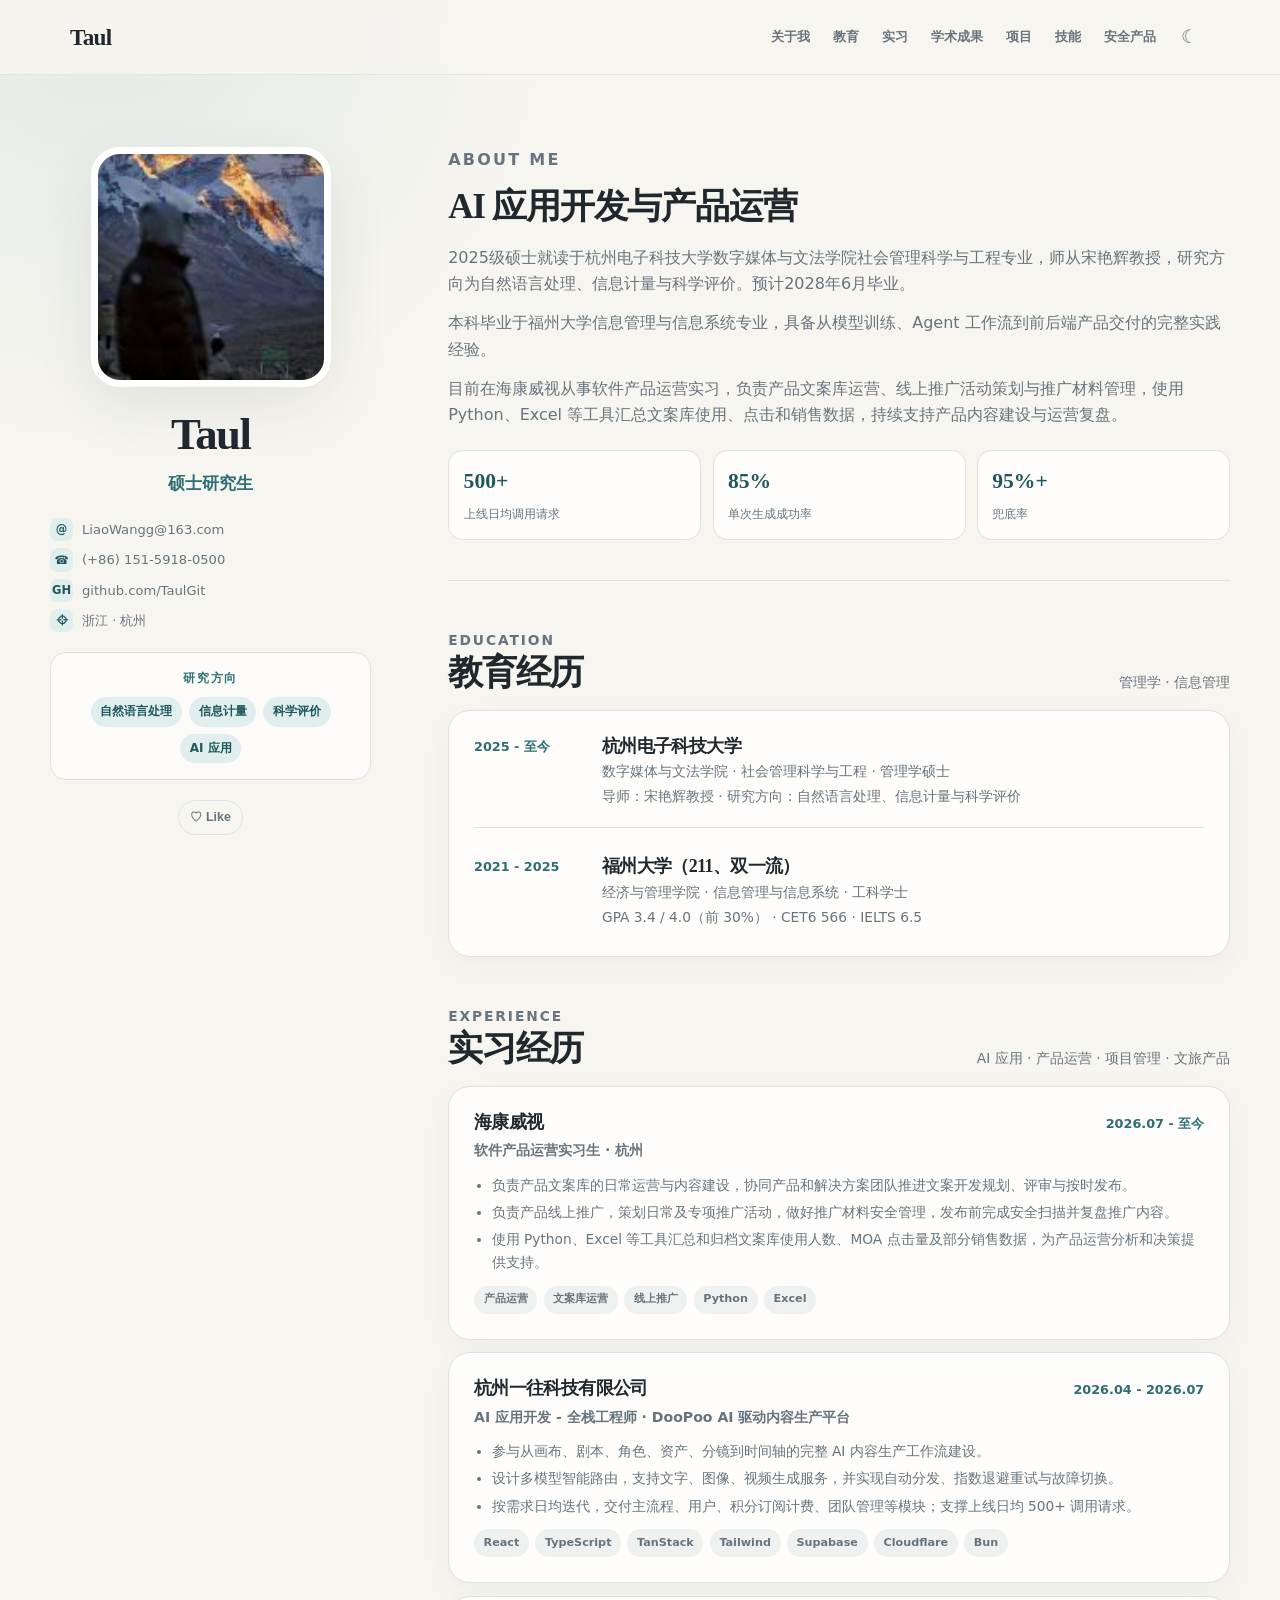
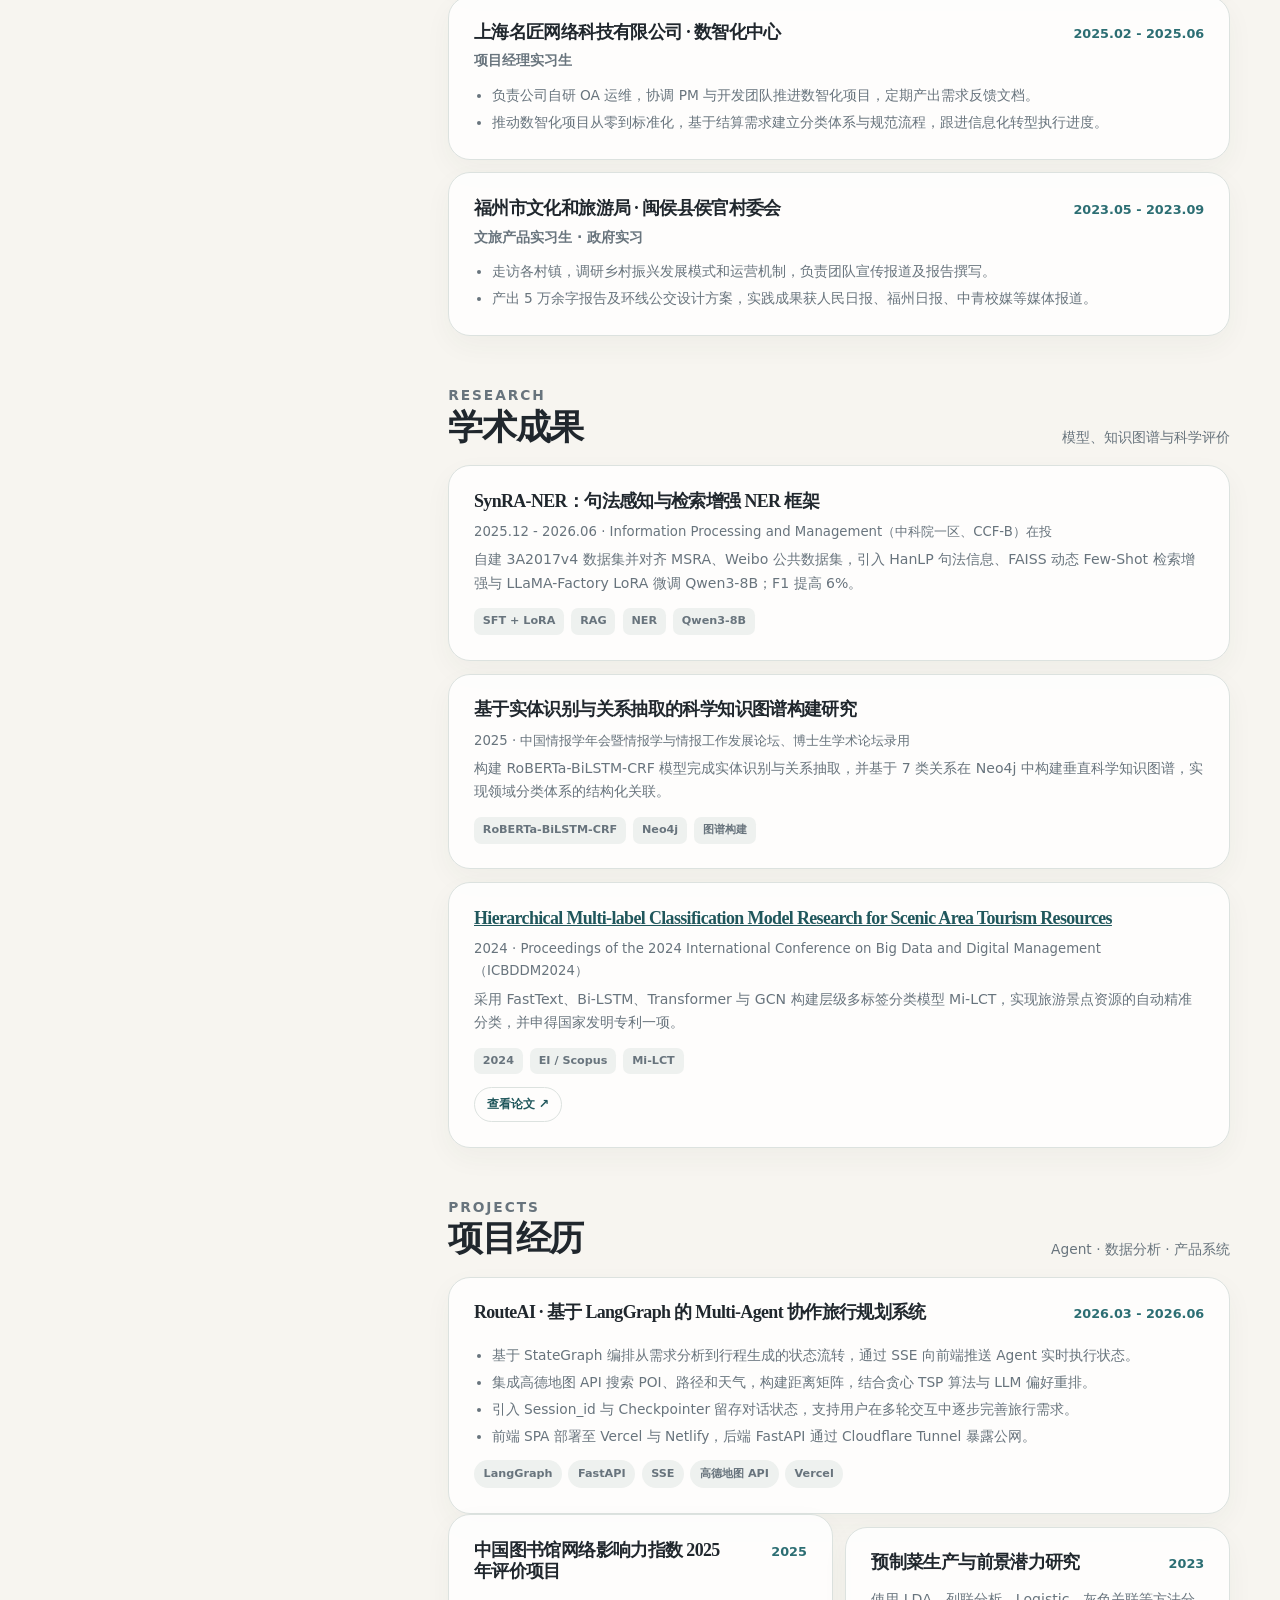
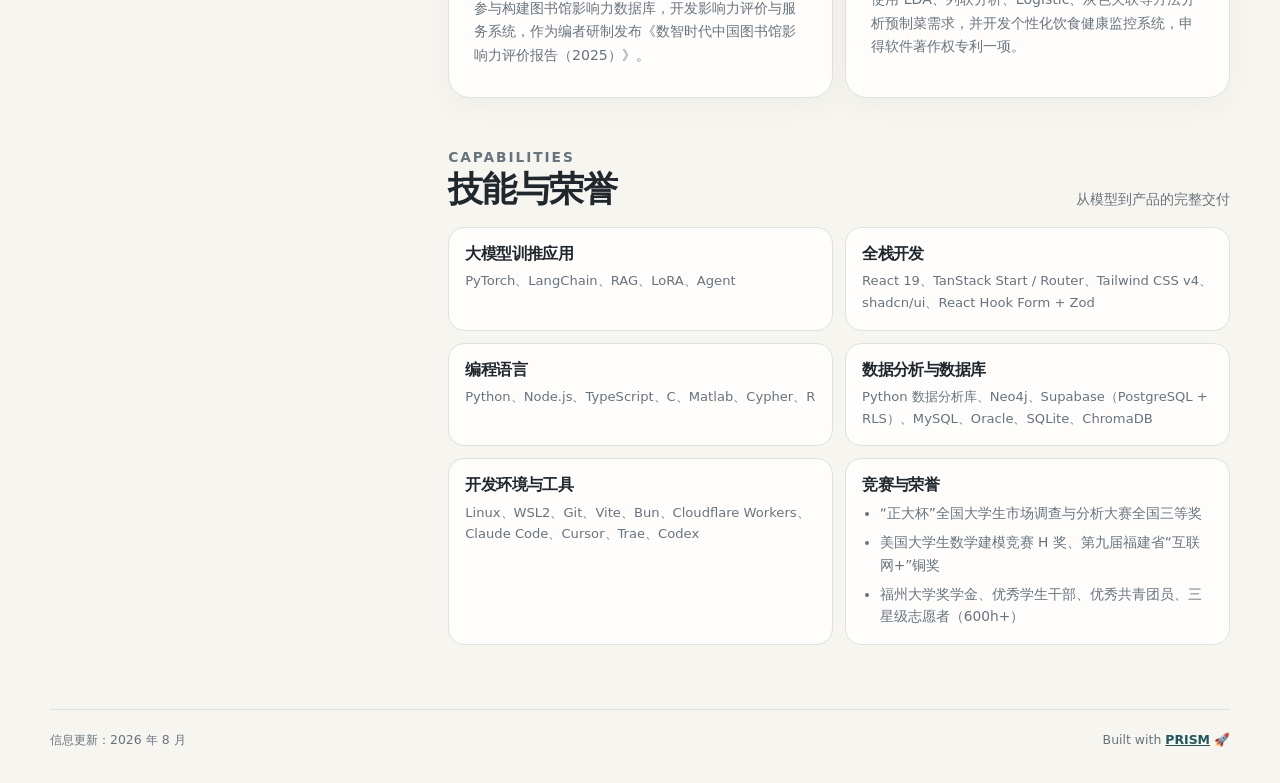
==== commit 7d6e56c4: "feat: add security product page" ====
--- a/index.html
+++ b/index.html
@@ -199,6 +199,7 @@
             <a href="#publications">学术成果</a>
             <a href="#projects">项目</a>
             <a href="#skills">技能</a>
+            <a href="bytedance.html">安全产品</a>
           </div>
           <button class="icon-button" id="theme-toggle" type="button" aria-label="切换到深色模式" title="切换主题">☾</button>
           <button class="menu-button" id="menu-toggle" type="button" aria-expanded="false" aria-controls="mobile-links" aria-label="打开主菜单">☰</button>
@@ -211,6 +212,7 @@
         <a href="#publications">学术成果</a>
         <a href="#projects">项目</a>
         <a href="#skills">技能</a>
+        <a href="bytedance.html">安全产品</a>
       </div>
     </header>
 
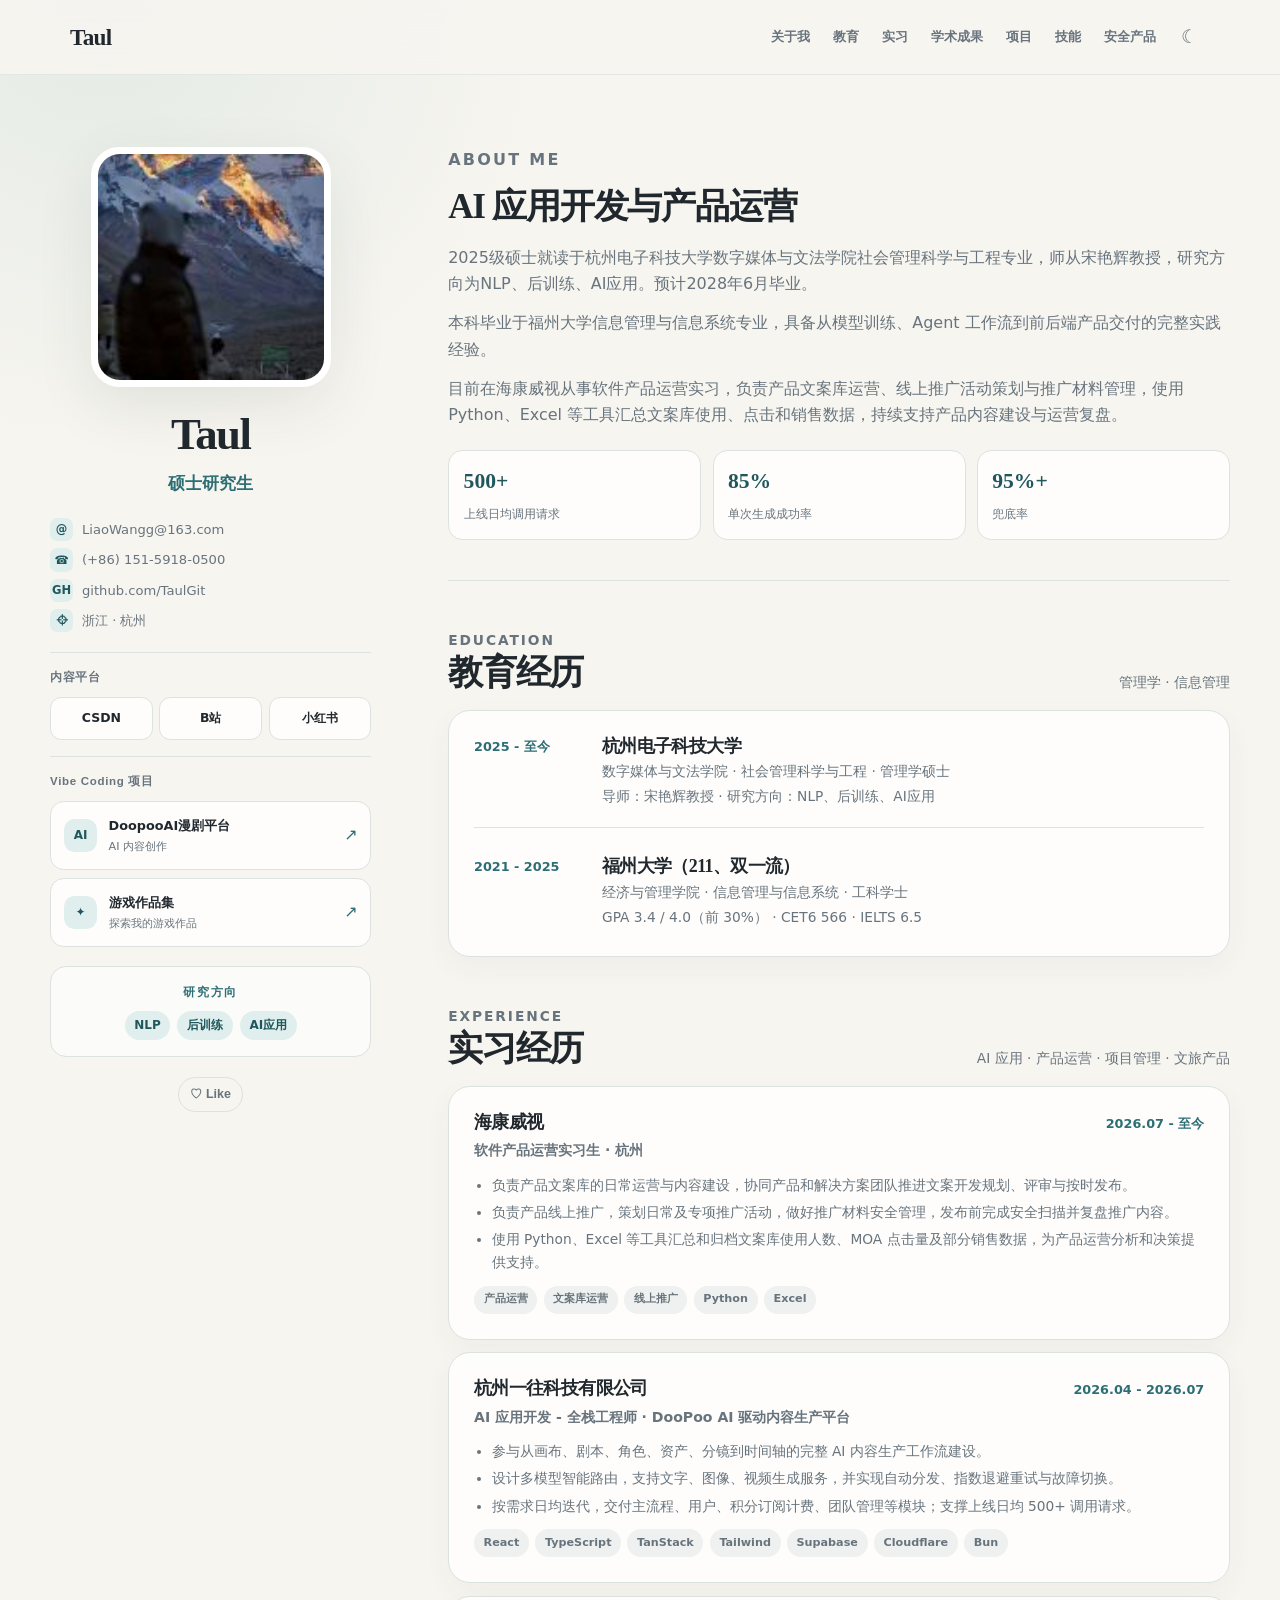
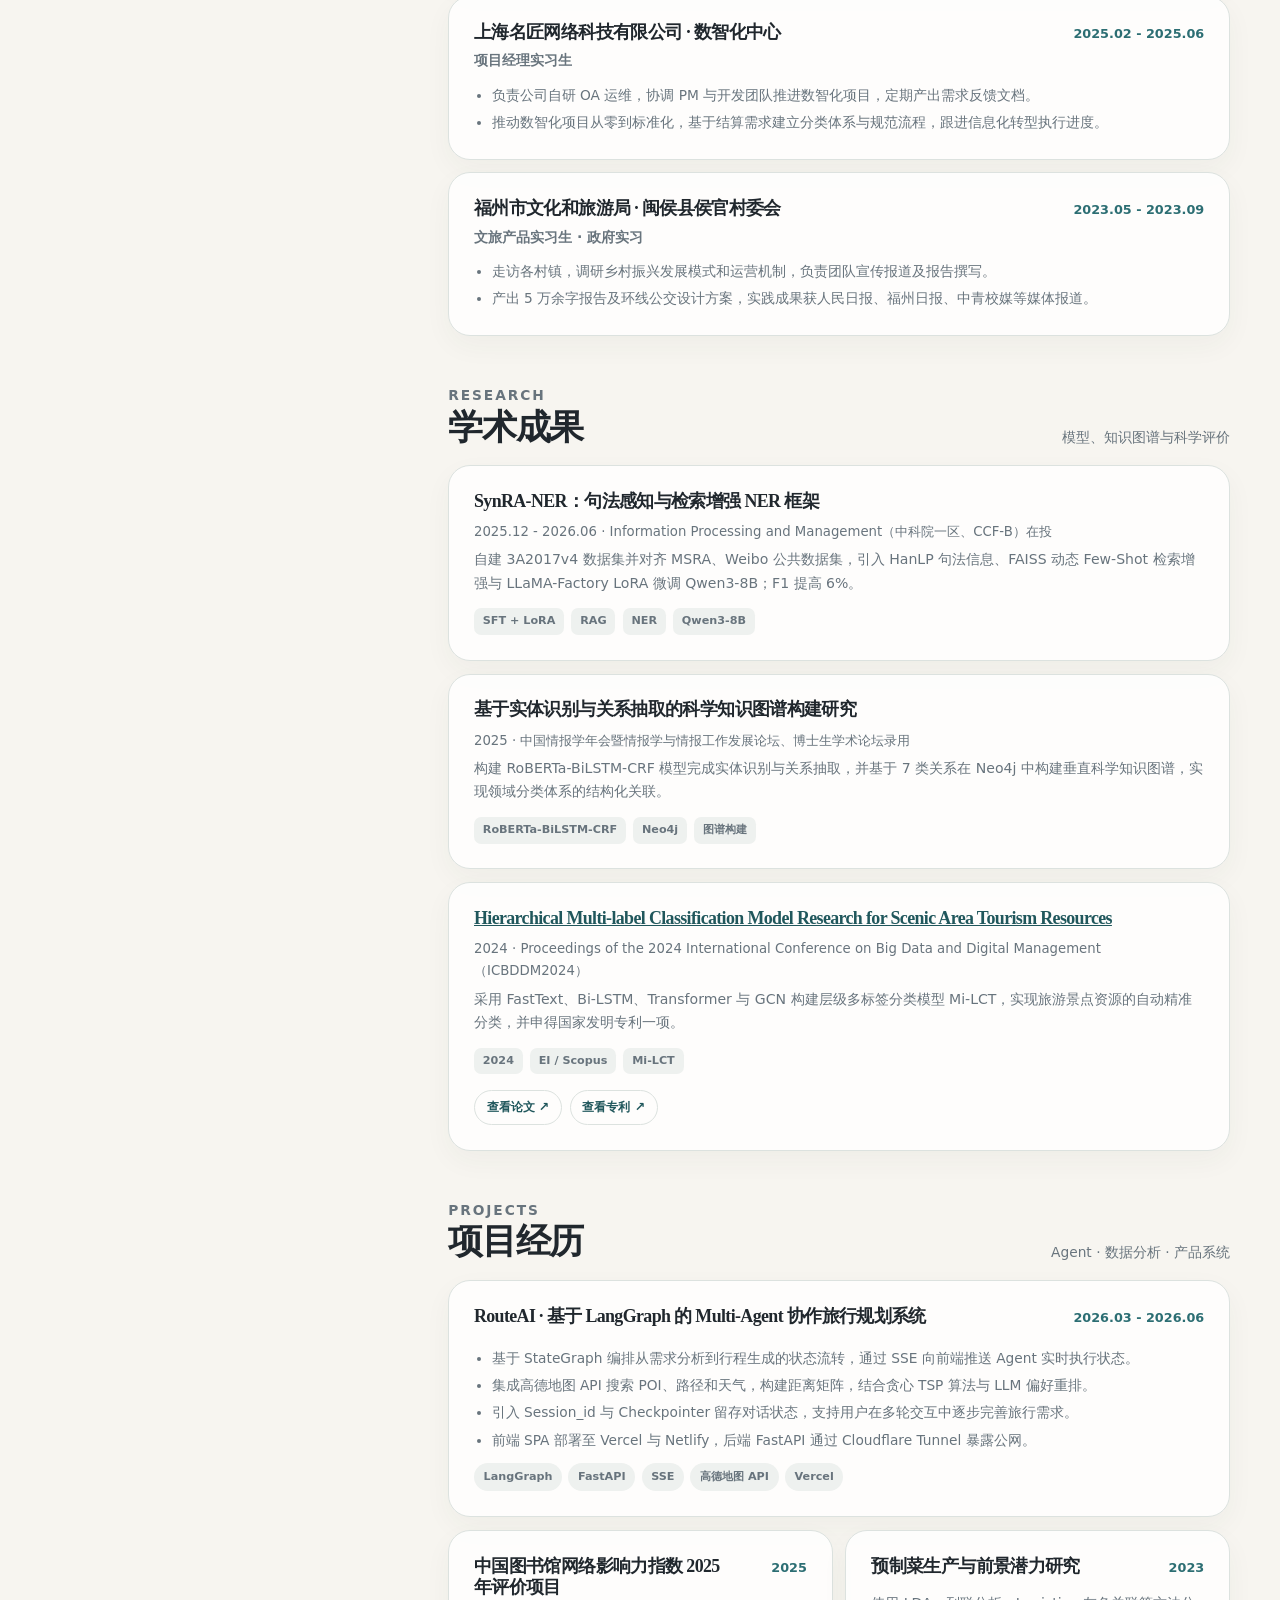
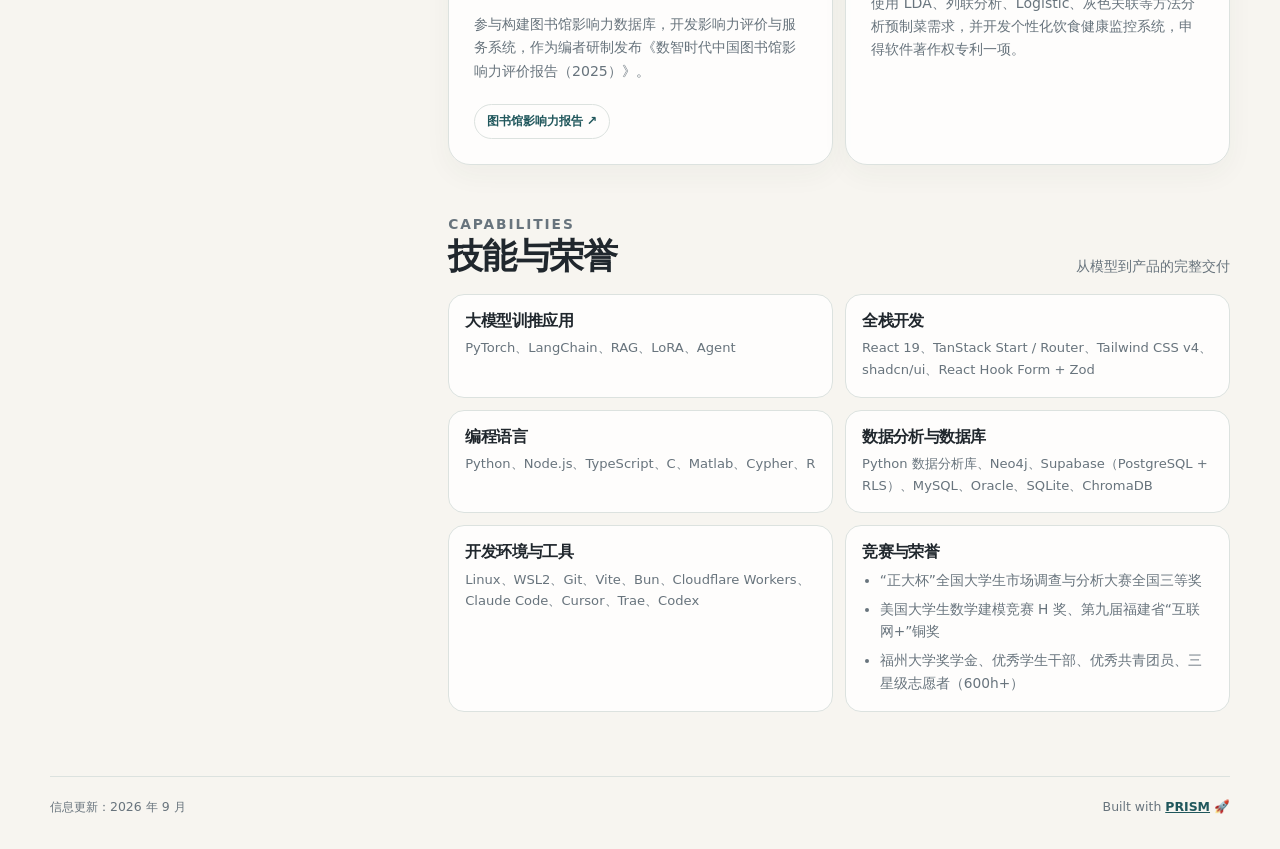
==== commit 2fc64529: "Update homepage links and research interests" ====
--- a/index.html
+++ b/index.html
@@ -3,7 +3,7 @@
   <head>
     <meta charset="UTF-8" />
     <meta name="viewport" content="width=device-width, initial-scale=1.0" />
-    <meta name="description" content="Taul 的个人主页：AI 应用开发、产品运营、自然语言处理、信息计量与科学评价。" />
+    <meta name="description" content="Taul 的个人主页：NLP、后训练、AI应用与产品实践。" />
     <meta name="author" content="Taul" />
     <meta name="theme-color" content="#f7f5f0" />
     <link rel="icon" href="favicon.svg" type="image/svg+xml" />
@@ -84,7 +84,7 @@
 
       .page { width: min(100% - 2.5rem, 1180px); margin: 0 auto; padding: 4.5rem 0 2rem; }
       .hero { display: grid; grid-template-columns: minmax(230px, .74fr) minmax(0, 1.8fr); gap: clamp(2.5rem, 6vw, 5.5rem); align-items: start; }
-      .profile { position: sticky; top: 7rem; text-align: center; }
+      .profile { text-align: center; }
       .avatar { display: block; width: min(100%, 15rem); height: auto; aspect-ratio: 1; margin: 0 auto 1.35rem; border: .45rem solid var(--surface-strong); border-radius: 1.8rem; box-shadow: var(--shadow); object-fit: cover; object-position: center top; }
       h1, h2, h3 { margin: 0; font-family: Georgia, "Songti SC", "SimSun", serif; letter-spacing: -.035em; line-height: 1.2; }
       h1 { font-size: clamp(2rem, 4vw, 2.8rem); }
@@ -97,6 +97,19 @@
       .contact-list a { display: flex; align-items: center; gap: .55rem; color: var(--muted); font-size: .82rem; text-decoration: none; overflow-wrap: anywhere; }
       .contact-list a:hover { color: var(--accent-strong); }
       .contact-icon { display: inline-grid; width: 1.45rem; height: 1.45rem; flex: 0 0 1.45rem; place-items: center; border-radius: .45rem; background: var(--accent-soft); color: var(--accent-strong); font-size: .72rem; font-weight: 800; }
+      .profile-links { display: grid; gap: 1rem; margin: 1.2rem 0; text-align: left; }
+      .link-group { padding-top: 1rem; border-top: 1px solid var(--line); }
+      .link-heading { margin: 0 0 .65rem; color: var(--muted); font: 700 .72rem/1.5 Inter, "PingFang SC", sans-serif; letter-spacing: .06em; }
+      .social-links { display: grid; grid-template-columns: repeat(3, minmax(0, 1fr)); gap: .4rem; }
+      .social-link { display: flex; min-height: 2.7rem; align-items: center; justify-content: center; border: 1px solid var(--line); border-radius: .7rem; background: var(--surface); color: var(--text); font-size: .78rem; font-weight: 700; text-decoration: none; transition: background 160ms ease, border-color 160ms ease; }
+      .social-link:hover, .work-link:hover { border-color: var(--accent); background: var(--accent-soft); }
+      .work-links { display: grid; gap: .5rem; }
+      .work-link { display: flex; align-items: center; gap: .7rem; padding: .8rem; border: 1px solid var(--line); border-radius: .85rem; background: var(--surface); text-decoration: none; transition: background 160ms ease, border-color 160ms ease; }
+      .work-symbol { display: grid; width: 2.1rem; height: 2.1rem; flex: 0 0 2.1rem; place-items: center; border-radius: .65rem; background: var(--accent-soft); color: var(--accent-strong); font-size: .75rem; font-weight: 800; }
+      .work-copy { min-width: 0; }
+      .work-copy strong { display: block; font-size: .8rem; }
+      .work-copy small { display: block; margin-top: .12rem; color: var(--muted); font-size: .7rem; }
+      .link-arrow { margin-left: auto; color: var(--accent); }
       .interest-box { padding: 1rem; border: 1px solid var(--line); border-radius: 1rem; background: color-mix(in srgb, var(--surface) 72%, transparent); }
       .eyebrow { margin: 0 0 .55rem; color: var(--accent); font-size: .72rem; font-weight: 800; letter-spacing: .14em; text-transform: uppercase; }
       .tags { display: flex; flex-wrap: wrap; justify-content: center; gap: .45rem; }
@@ -142,10 +155,13 @@
       .publication .venue { font-style: italic; }
       .publication-meta { display: flex; flex-wrap: wrap; gap: .45rem; margin-top: .85rem; }
       .year, .type { padding: .25rem .55rem; border-radius: .45rem; background: var(--faint); color: var(--muted); font-size: .7rem; font-weight: 700; }
-      .publication-action { margin-top: .8rem; }
+      .publication-action { display: flex; flex-wrap: wrap; gap: .5rem; margin-top: 1rem; }
       .pill-link, .like-button { display: inline-flex; align-items: center; gap: .45rem; min-height: 2.15rem; padding: .38rem .72rem; border: 1px solid var(--line); border-radius: 999px; color: var(--muted); background: transparent; font-size: .78rem; font-weight: 800; text-decoration: none; }
       .pill-link:hover { border-color: var(--accent); color: var(--accent-strong); }
 
+      .two-col > .project { display: flex; flex-direction: column; margin-top: 0; }
+      .two-col > .project .publication-action { margin-top: auto; padding-top: 1rem; }
+      .project + .two-col { margin-top: .8rem; }
       .two-col { display: grid; grid-template-columns: 1fr 1fr; gap: .8rem; }
       .skills-grid { display: grid; grid-template-columns: repeat(2, 1fr); gap: .75rem; }
       .skill-group { padding: 1rem; border: 1px solid var(--line); border-radius: 1rem; background: var(--surface); }
@@ -170,6 +186,7 @@
         .hero { grid-template-columns: 1fr; gap: 2.5rem; }
         .profile { position: static; }
         .profile .avatar { width: 12rem; }
+        .contact-list, .profile-links, .interest-box { width: 100%; max-width: 26rem; margin-left: auto; margin-right: auto; }
         .intro { padding-bottom: 2rem; }
         .two-col, .skills-grid { grid-template-columns: 1fr; }
       }
@@ -230,13 +247,30 @@
             <a href="https://ditu.amap.com/search?query=%E6%9D%AD%E5%B7%9E" target="_blank" rel="noopener noreferrer"><span class="contact-icon">⌖</span>浙江 · 杭州</a>
           </div>
 
+          <div class="profile-links">
+            <section class="link-group" aria-labelledby="social-heading">
+              <h2 class="link-heading" id="social-heading">内容平台</h2>
+              <div class="social-links">
+                <a class="social-link" href="https://blog.csdn.net/m0_67262022?spm=1000.2115.3001.5343" target="_blank" rel="noopener noreferrer">CSDN</a>
+                <a class="social-link" href="https://space.bilibili.com/446316673?spm_id_from=333.1007.0.0" target="_blank" rel="noopener noreferrer">B站</a>
+                <a class="social-link" href="https://www.xiaohongshu.com/user/profile/6246e67e00000000210217cc" target="_blank" rel="noopener noreferrer">小红书</a>
+              </div>
+            </section>
+            <section class="link-group" aria-labelledby="work-heading">
+              <h2 class="link-heading" id="work-heading">Vibe Coding 项目</h2>
+              <div class="work-links">
+                <a class="work-link" href="https://test.doopoo.ai/admin" target="_blank" rel="noopener noreferrer"><span class="work-symbol" aria-hidden="true">AI</span><span class="work-copy"><strong>DoopooAI漫剧平台</strong><small>AI 内容创作</small></span><span class="link-arrow" aria-hidden="true">↗</span></a>
+                <a class="work-link" href="https://game.virtualoverapp.com/user/46900" target="_blank" rel="noopener noreferrer"><span class="work-symbol" aria-hidden="true">✦</span><span class="work-copy"><strong>游戏作品集</strong><small>探索我的游戏作品</small></span><span class="link-arrow" aria-hidden="true">↗</span></a>
+              </div>
+            </section>
+          </div>
+
           <div class="interest-box">
             <p class="eyebrow">研究方向</p>
             <div class="tags">
-              <span class="tag">自然语言处理</span>
-              <span class="tag">信息计量</span>
-              <span class="tag">科学评价</span>
-              <span class="tag">AI 应用</span>
+              <span class="tag">NLP</span>
+              <span class="tag">后训练</span>
+              <span class="tag">AI应用</span>
             </div>
           </div>
           <button class="like-button" id="like-button" type="button" aria-pressed="false">♡ Like</button>
@@ -246,7 +280,7 @@
           <section class="intro" id="about" aria-labelledby="about-title">
             <p class="eyebrow">About me</p>
             <h2 id="about-title">AI 应用开发与产品运营</h2>
-            <p>2025级硕士就读于杭州电子科技大学数字媒体与文法学院社会管理科学与工程专业，师从宋艳辉教授，研究方向为自然语言处理、信息计量与科学评价。预计2028年6月毕业。</p>
+            <p>2025级硕士就读于杭州电子科技大学数字媒体与文法学院社会管理科学与工程专业，师从宋艳辉教授，研究方向为NLP、后训练、AI应用。预计2028年6月毕业。</p>
             <p>本科毕业于福州大学信息管理与信息系统专业，具备从模型训练、Agent 工作流到前后端产品交付的完整实践经验。</p>
             <p>目前在海康威视从事软件产品运营实习，负责产品文案库运营、线上推广活动策划与推广材料管理，使用 Python、Excel 等工具汇总文案库使用、点击和销售数据，持续支持产品内容建设与运营复盘。</p>
             <div class="metrics" aria-label="工作成果概览">
@@ -267,7 +301,7 @@
                 <div>
                   <h3>杭州电子科技大学</h3>
                   <p>数字媒体与文法学院 · 社会管理科学与工程 · 管理学硕士</p>
-                  <p>导师：宋艳辉教授 · 研究方向：自然语言处理、信息计量与科学评价</p>
+                  <p>导师：宋艳辉教授 · 研究方向：NLP、后训练、AI应用</p>
                 </div>
               </div>
               <div class="education-item">
@@ -346,7 +380,7 @@
               <p class="authors">2024 · Proceedings of the 2024 International Conference on Big Data and Digital Management（ICBDDM2024）</p>
               <p>采用 FastText、Bi-LSTM、Transformer 与 GCN 构建层级多标签分类模型 Mi-LCT，实现旅游景点资源的自动精准分类，并申得国家发明专利一项。</p>
               <div class="publication-meta"><span class="year">2024</span><span class="type">EI / Scopus</span><span class="type">Mi-LCT</span></div>
-              <div class="publication-action"><a class="pill-link" href="https://doi.org/10.1145/3696500.3696562" target="_blank" rel="noopener noreferrer">查看论文 ↗</a></div>
+              <div class="publication-action"><a class="pill-link" href="https://doi.org/10.1145/3696500.3696562" target="_blank" rel="noopener noreferrer">查看论文 ↗</a><a class="pill-link" href="https://kns.cnki.net/kcms2/article/abstract?v=HTCMX8yYpPF-eGhBLXI3NRseemdi_pXIvvgHBHTKUpEI-ygYtcBl2NZEsRlpdljuDh5mSmjrmD3p34yyBX_8EJl_NLE-iL0xjUZ6u9EyxYpYGXwafQvobK2oHTwItzoWoABMuZtBkPLMuyFFjFTFpwCS6GVA2g5q9TPMEUhrHXmOainzcFvlrw==&amp;uniplatform=NZKPT&amp;language=CHS" target="_blank" rel="noopener noreferrer">查看专利 ↗</a></div>
             </article>
           </section>
 
@@ -366,7 +400,7 @@
               <div class="stack"><span class="chip">LangGraph</span><span class="chip">FastAPI</span><span class="chip">SSE</span><span class="chip">高德地图 API</span><span class="chip">Vercel</span></div>
             </article>
             <div class="two-col">
-              <article class="project"><div class="card-heading"><h3>中国图书馆网络影响力指数 2025 年评价项目</h3><time class="date">2025</time></div><p>参与构建图书馆影响力数据库，开发影响力评价与服务系统，作为编者研制发布《数智时代中国图书馆影响力评价报告（2025）》。 </p></article>
+              <article class="project"><div class="card-heading"><h3>中国图书馆网络影响力指数 2025 年评价项目</h3><time class="date">2025</time></div><p>参与构建图书馆影响力数据库，开发影响力评价与服务系统，作为编者研制发布《数智时代中国图书馆影响力评价报告（2025）》。 </p><div class="publication-action"><a class="pill-link" href="https://rccse.whu.edu.cn/info/1061/2471.htm" target="_blank" rel="noopener noreferrer">图书馆影响力报告 ↗</a></div></article>
               <article class="project"><div class="card-heading"><h3>预制菜生产与前景潜力研究</h3><time class="date">2023</time></div><p>使用 LDA、列联分析、Logistic、灰色关联等方法分析预制菜需求，并开发个性化饮食健康监控系统，申得软件著作权专利一项。</p></article>
             </div>
           </section>
@@ -389,7 +423,7 @@
       </div>
 
       <footer>
-        <span>信息更新：2026 年 8 月</span>
+        <span>信息更新：2026 年 9 月</span>
         <span>Built with <a href="https://github.com/xyjoey/PRISM" target="_blank" rel="noopener noreferrer">PRISM</a> 🚀</span>
       </footer>
     </main>
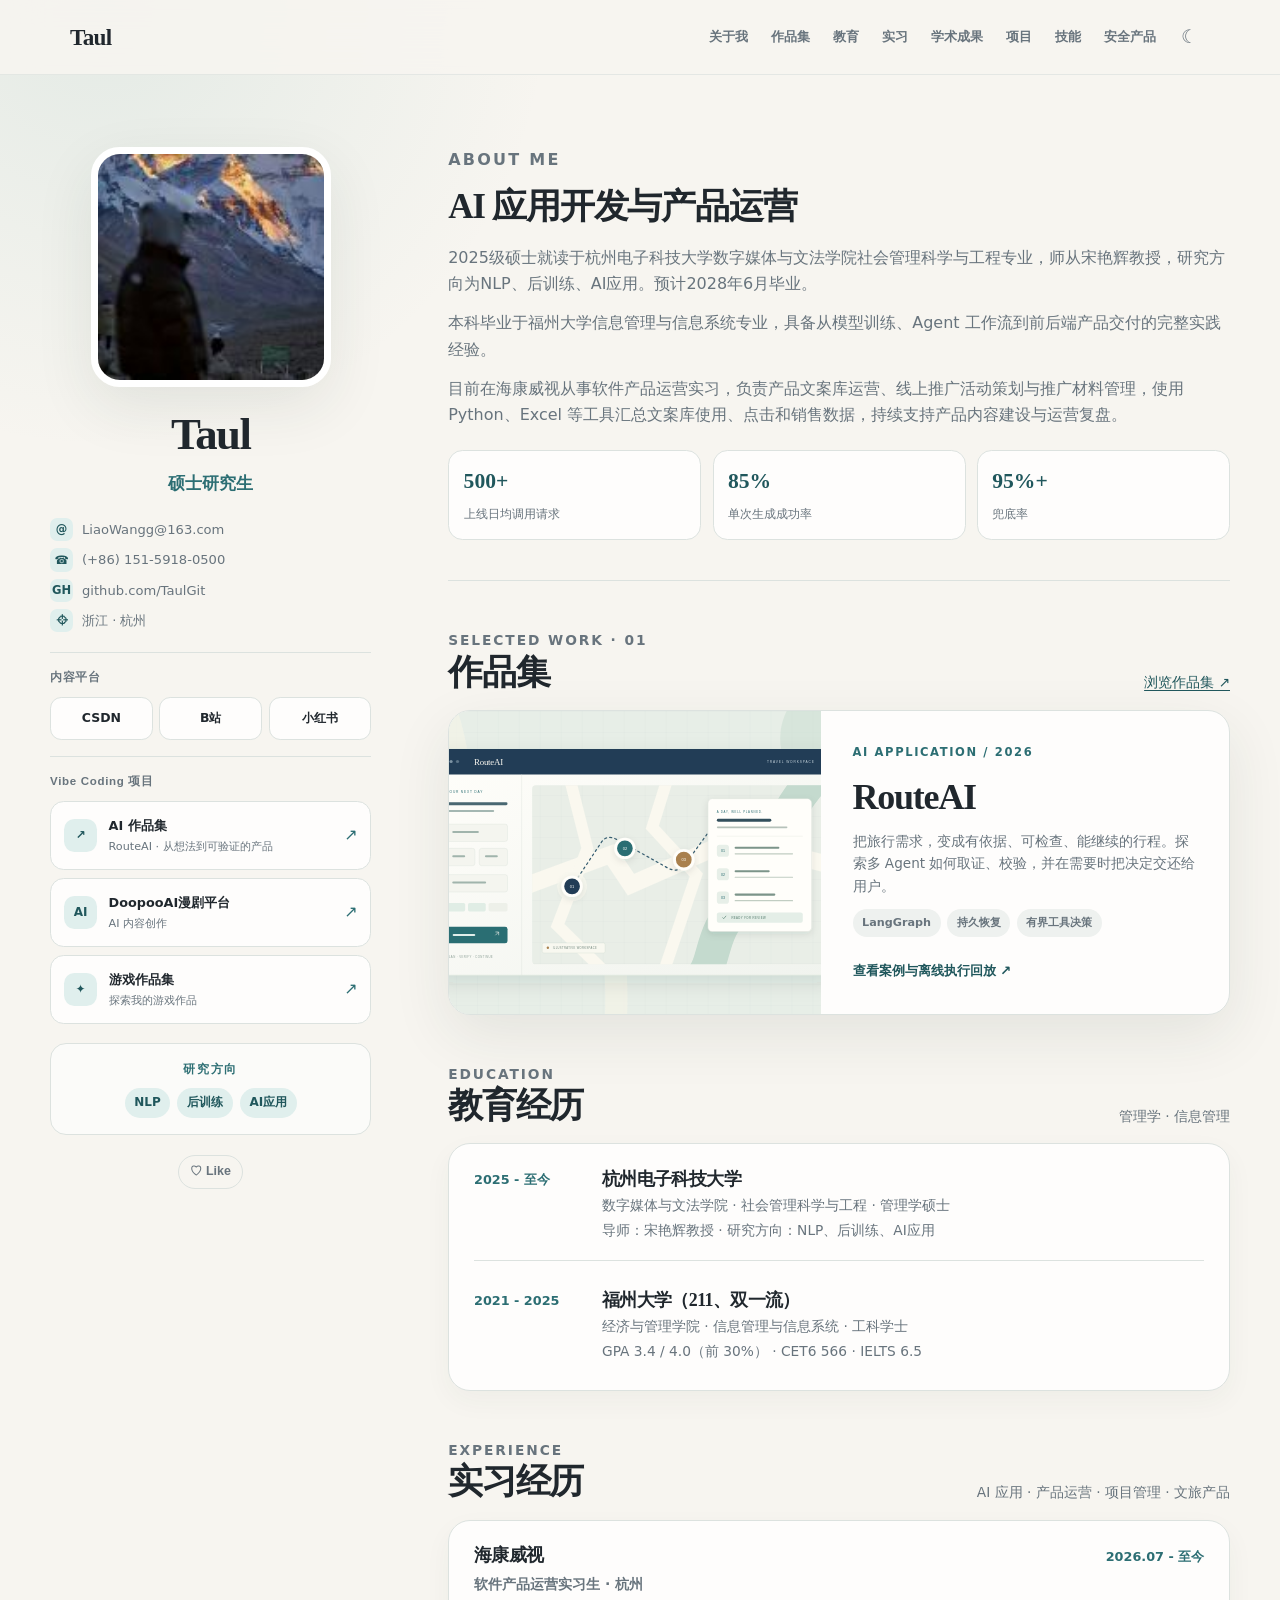
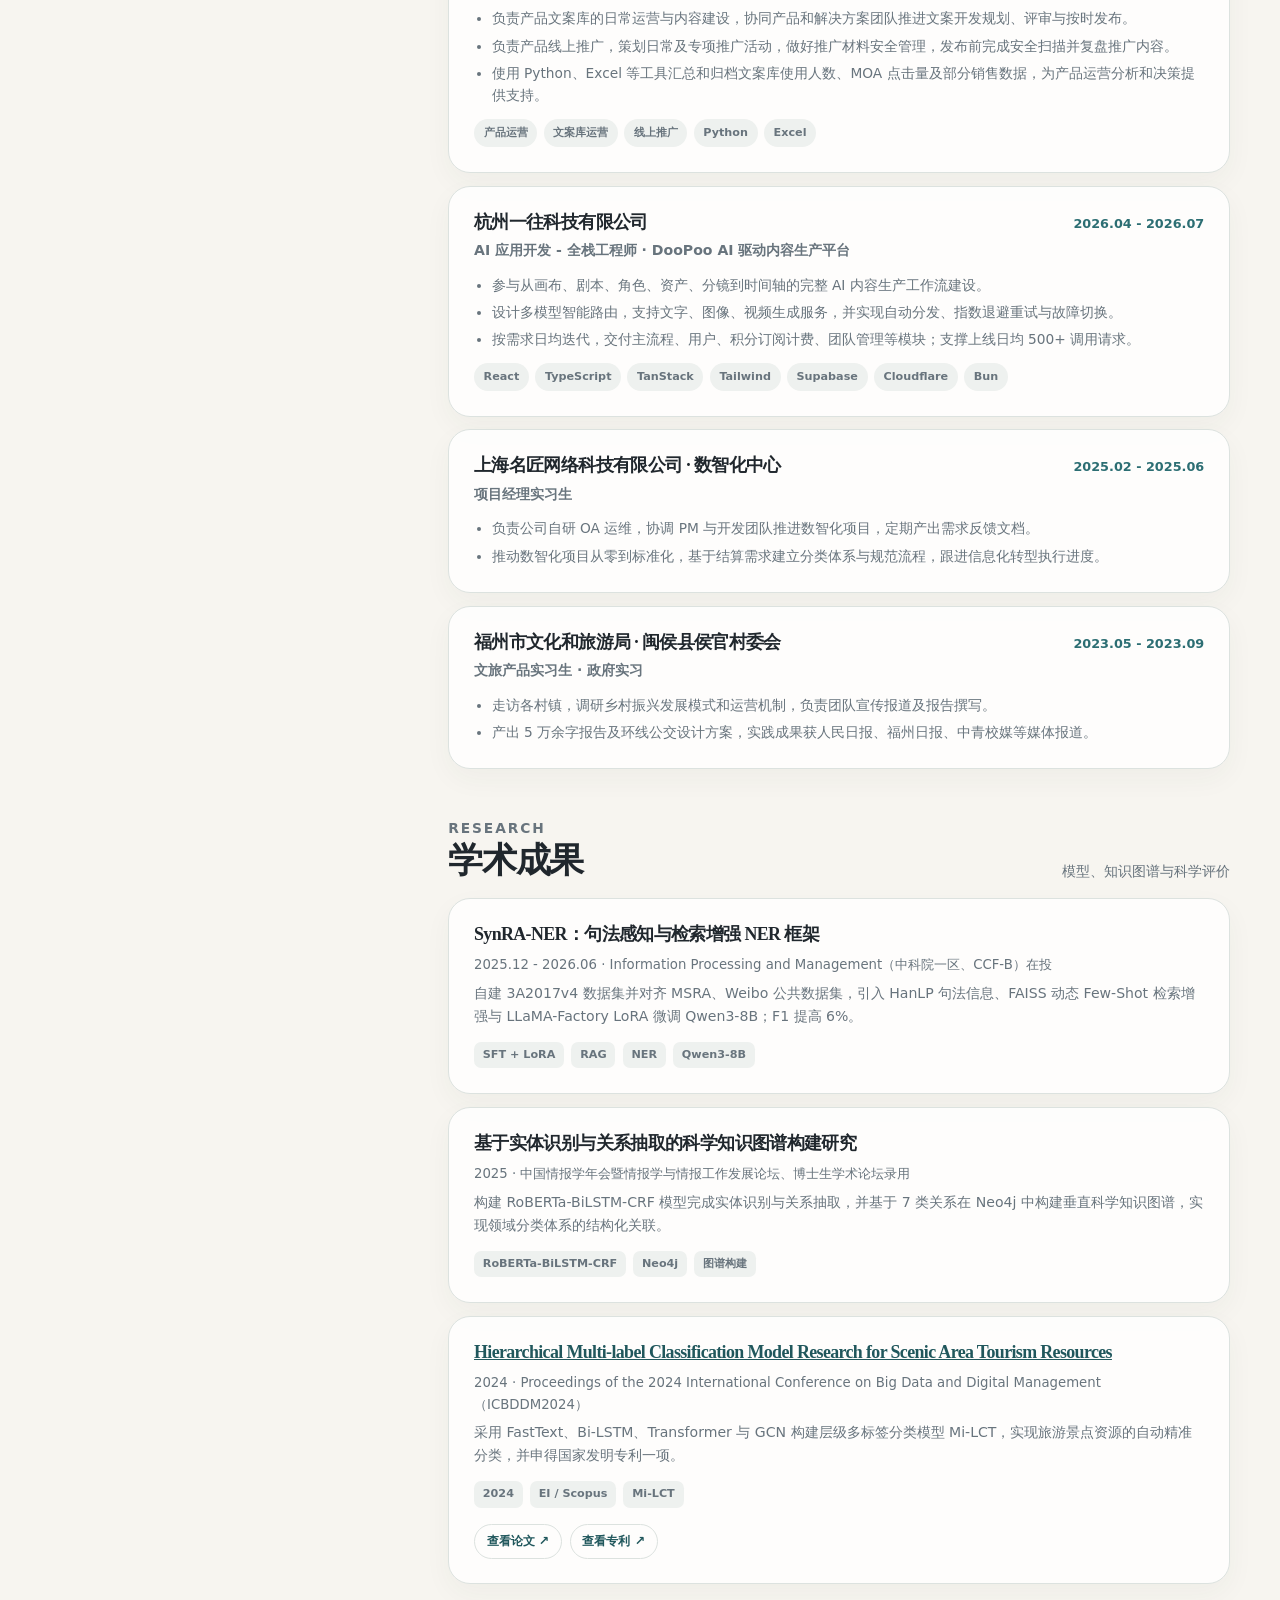
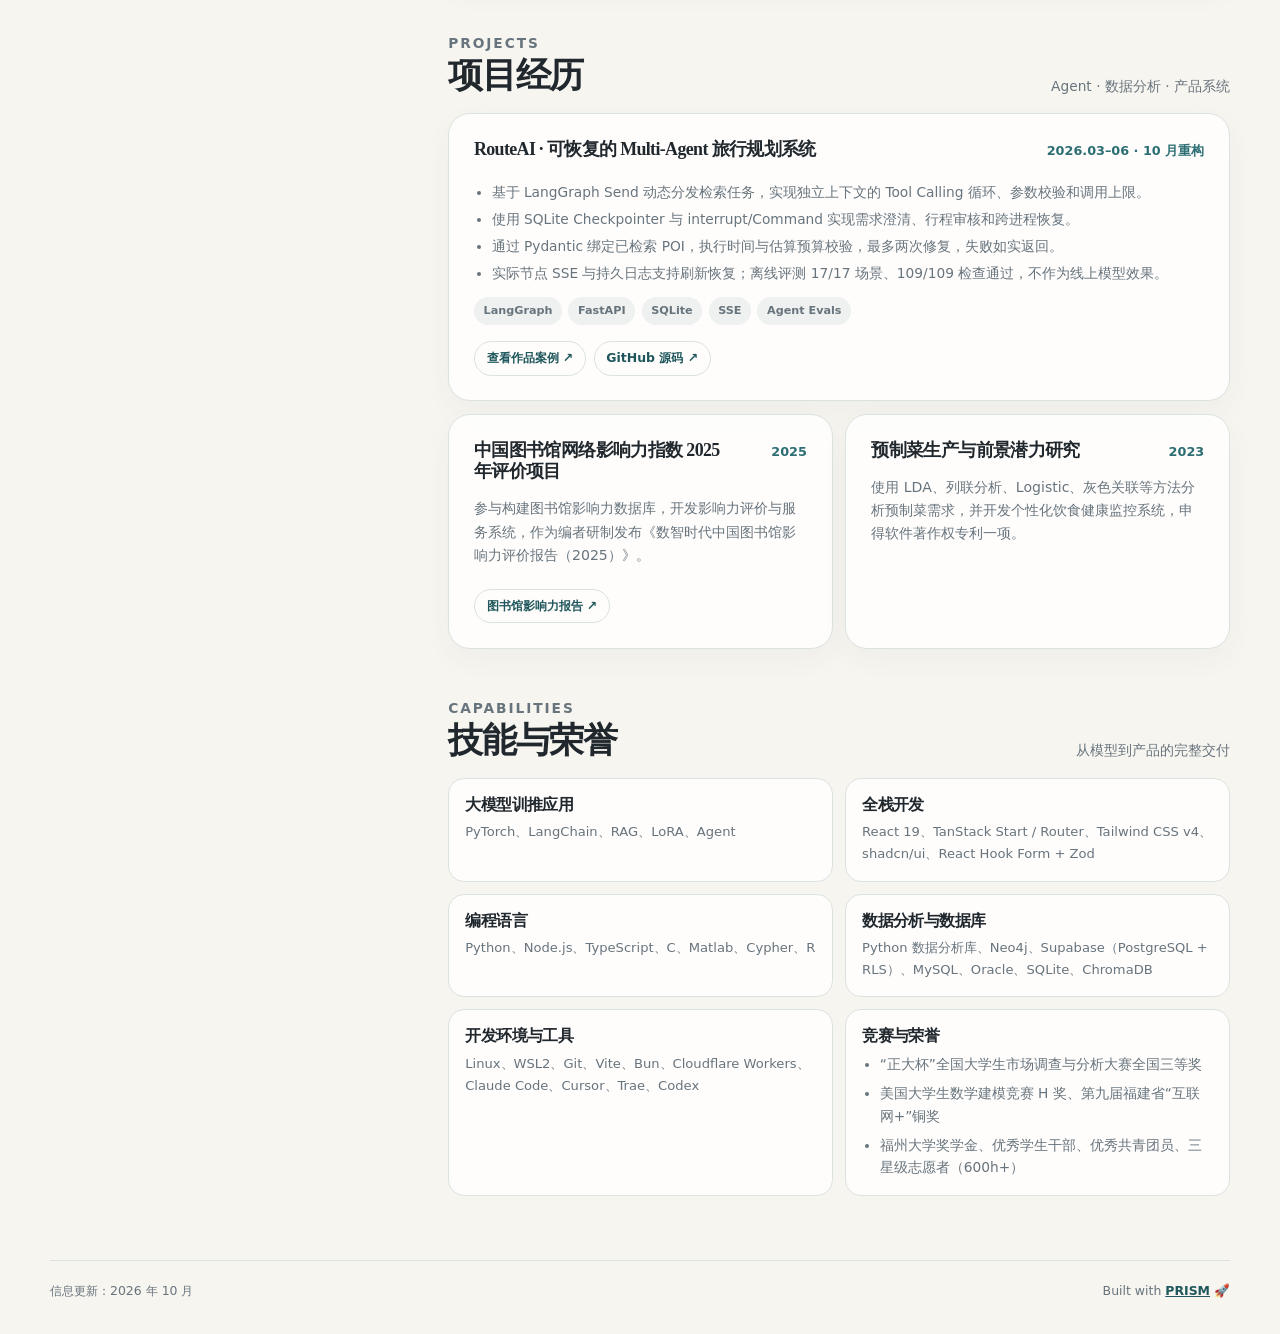
==== commit 010b9056: "feat: launch portfolio with RouteAI case study and recorded demo" ====
--- a/index.html
+++ b/index.html
@@ -163,6 +163,13 @@
       .two-col > .project .publication-action { margin-top: auto; padding-top: 1rem; }
       .project + .two-col { margin-top: .8rem; }
       .two-col { display: grid; grid-template-columns: 1fr 1fr; gap: .8rem; }
+      .portfolio-feature { display: grid; grid-template-columns: 1fr 1.1fr; overflow: hidden; border: 1px solid var(--line); border-radius: var(--radius); background: var(--surface); text-decoration: none; box-shadow: var(--shadow); transition: border-color 180ms ease, transform 180ms ease; }
+      .portfolio-feature:hover { border-color: var(--accent); transform: translateY(-3px); }
+      .portfolio-feature img { width: 100%; height: 100%; min-height: 240px; object-fit: cover; background: #e8eeeb; }
+      .portfolio-feature-copy { display: flex; flex-direction: column; align-items: start; padding: clamp(1.3rem, 3vw, 2rem); }
+      .portfolio-feature-copy h3 { font-size: clamp(1.7rem, 3vw, 2.25rem); margin: .35rem 0 .65rem; }
+      .portfolio-feature-copy > p:not(.eyebrow) { margin: 0; color: var(--muted); font-size: .85rem; }
+      .portfolio-feature-copy .portfolio-link { margin-top: auto; padding-top: 1.4rem; color: var(--accent-strong); font-size: .83rem; font-weight: 800; }
       .skills-grid { display: grid; grid-template-columns: repeat(2, 1fr); gap: .75rem; }
       .skill-group { padding: 1rem; border: 1px solid var(--line); border-radius: 1rem; background: var(--surface); }
       .skill-group h3 { margin-bottom: .45rem; font-size: 1rem; }
@@ -189,6 +196,8 @@
         .contact-list, .profile-links, .interest-box { width: 100%; max-width: 26rem; margin-left: auto; margin-right: auto; }
         .intro { padding-bottom: 2rem; }
         .two-col, .skills-grid { grid-template-columns: 1fr; }
+        .portfolio-feature { grid-template-columns: 1fr; }
+        .portfolio-feature img { min-height: 0; height: auto; aspect-ratio: 16 / 10; }
       }
       @media (max-width: 480px) {
         .metrics { grid-template-columns: 1fr; }
@@ -211,6 +220,7 @@
         <div class="nav-actions">
           <div class="nav-links">
             <a href="#about">关于我</a>
+            <a href="portfolio.html">作品集</a>
             <a href="#education">教育</a>
             <a href="#experience">实习</a>
             <a href="#publications">学术成果</a>
@@ -224,6 +234,7 @@
       </nav>
       <div class="mobile-links" id="mobile-links">
         <a href="#about">关于我</a>
+        <a href="portfolio.html">作品集</a>
         <a href="#education">教育</a>
         <a href="#experience">实习</a>
         <a href="#publications">学术成果</a>
@@ -259,6 +270,7 @@
             <section class="link-group" aria-labelledby="work-heading">
               <h2 class="link-heading" id="work-heading">Vibe Coding 项目</h2>
               <div class="work-links">
+                <a class="work-link" href="portfolio.html"><span class="work-symbol" aria-hidden="true">↗</span><span class="work-copy"><strong>AI 作品集</strong><small>RouteAI · 从想法到可验证的产品</small></span><span class="link-arrow" aria-hidden="true">↗</span></a>
                 <a class="work-link" href="https://test.doopoo.ai/admin" target="_blank" rel="noopener noreferrer"><span class="work-symbol" aria-hidden="true">AI</span><span class="work-copy"><strong>DoopooAI漫剧平台</strong><small>AI 内容创作</small></span><span class="link-arrow" aria-hidden="true">↗</span></a>
                 <a class="work-link" href="https://game.virtualoverapp.com/user/46900" target="_blank" rel="noopener noreferrer"><span class="work-symbol" aria-hidden="true">✦</span><span class="work-copy"><strong>游戏作品集</strong><small>探索我的游戏作品</small></span><span class="link-arrow" aria-hidden="true">↗</span></a>
               </div>
@@ -288,6 +300,23 @@
               <div class="metric"><strong>85%</strong><span>单次生成成功率</span></div>
               <div class="metric"><strong>95%+</strong><span>兜底率</span></div>
             </div>
+          </section>
+
+          <section class="section" id="portfolio" aria-labelledby="portfolio-title">
+            <div class="section-heading">
+              <div><p class="eyebrow">Selected work · 01</p><h2 id="portfolio-title">作品集</h2></div>
+              <p><a href="portfolio.html" style="color: var(--accent-strong); text-underline-offset: .25em;">浏览作品集 ↗</a></p>
+            </div>
+            <a class="portfolio-feature" href="portfolio/routeai.html" aria-label="查看 RouteAI 多 Agent 旅行规划案例">
+              <img src="assets/routeai-cover.svg" alt="RouteAI 路线与 Agent 工作台设计示意" width="800" height="500" loading="lazy" />
+              <div class="portfolio-feature-copy">
+                <p class="eyebrow">AI application / 2026</p>
+                <h3>RouteAI</h3>
+                <p>把旅行需求，变成有依据、可检查、能继续的行程。探索多 Agent 如何取证、校验，并在需要时把决定交还给用户。</p>
+                <div class="stack"><span class="chip">LangGraph</span><span class="chip">持久恢复</span><span class="chip">有界工具决策</span></div>
+                <span class="portfolio-link">查看案例与离线执行回放 ↗</span>
+              </div>
+            </a>
           </section>
 
           <section class="section" id="education" aria-labelledby="education-title">
@@ -390,14 +419,15 @@
               <p>Agent · 数据分析 · 产品系统</p>
             </div>
             <article class="project">
-              <div class="card-heading"><h3>RouteAI · 基于 LangGraph 的 Multi-Agent 协作旅行规划系统</h3><time class="date" datetime="2026-03">2026.03 - 2026.06</time></div>
+              <div class="card-heading"><h3>RouteAI · 可恢复的 Multi-Agent 旅行规划系统</h3><time class="date" datetime="2026-10">2026.03–06 · 10 月重构</time></div>
               <ul class="bullet-list">
-                <li>基于 StateGraph 编排从需求分析到行程生成的状态流转，通过 SSE 向前端推送 Agent 实时执行状态。</li>
-                <li>集成高德地图 API 搜索 POI、路径和天气，构建距离矩阵，结合贪心 TSP 算法与 LLM 偏好重排。</li>
-                <li>引入 Session_id 与 Checkpointer 留存对话状态，支持用户在多轮交互中逐步完善旅行需求。</li>
-                <li>前端 SPA 部署至 Vercel 与 Netlify，后端 FastAPI 通过 Cloudflare Tunnel 暴露公网。</li>
+                <li>基于 LangGraph Send 动态分发检索任务，实现独立上下文的 Tool Calling 循环、参数校验和调用上限。</li>
+                <li>使用 SQLite Checkpointer 与 interrupt/Command 实现需求澄清、行程审核和跨进程恢复。</li>
+                <li>通过 Pydantic 绑定已检索 POI，执行时间与估算预算校验，最多两次修复，失败如实返回。</li>
+                <li>实际节点 SSE 与持久日志支持刷新恢复；离线评测 17/17 场景、109/109 检查通过，不作为线上模型效果。</li>
               </ul>
-              <div class="stack"><span class="chip">LangGraph</span><span class="chip">FastAPI</span><span class="chip">SSE</span><span class="chip">高德地图 API</span><span class="chip">Vercel</span></div>
+              <div class="stack"><span class="chip">LangGraph</span><span class="chip">FastAPI</span><span class="chip">SQLite</span><span class="chip">SSE</span><span class="chip">Agent Evals</span></div>
+              <div class="publication-action"><a class="pill-link" href="portfolio/routeai.html">查看作品案例 ↗</a><a class="pill-link" href="https://github.com/TaulGit/Route-AI" target="_blank" rel="noopener noreferrer">GitHub 源码 ↗</a></div>
             </article>
             <div class="two-col">
               <article class="project"><div class="card-heading"><h3>中国图书馆网络影响力指数 2025 年评价项目</h3><time class="date">2025</time></div><p>参与构建图书馆影响力数据库，开发影响力评价与服务系统，作为编者研制发布《数智时代中国图书馆影响力评价报告（2025）》。 </p><div class="publication-action"><a class="pill-link" href="https://rccse.whu.edu.cn/info/1061/2471.htm" target="_blank" rel="noopener noreferrer">图书馆影响力报告 ↗</a></div></article>
@@ -423,7 +453,7 @@
       </div>
 
       <footer>
-        <span>信息更新：2026 年 9 月</span>
+        <span>信息更新：2026 年 10 月</span>
         <span>Built with <a href="https://github.com/xyjoey/PRISM" target="_blank" rel="noopener noreferrer">PRISM</a> 🚀</span>
       </footer>
     </main>
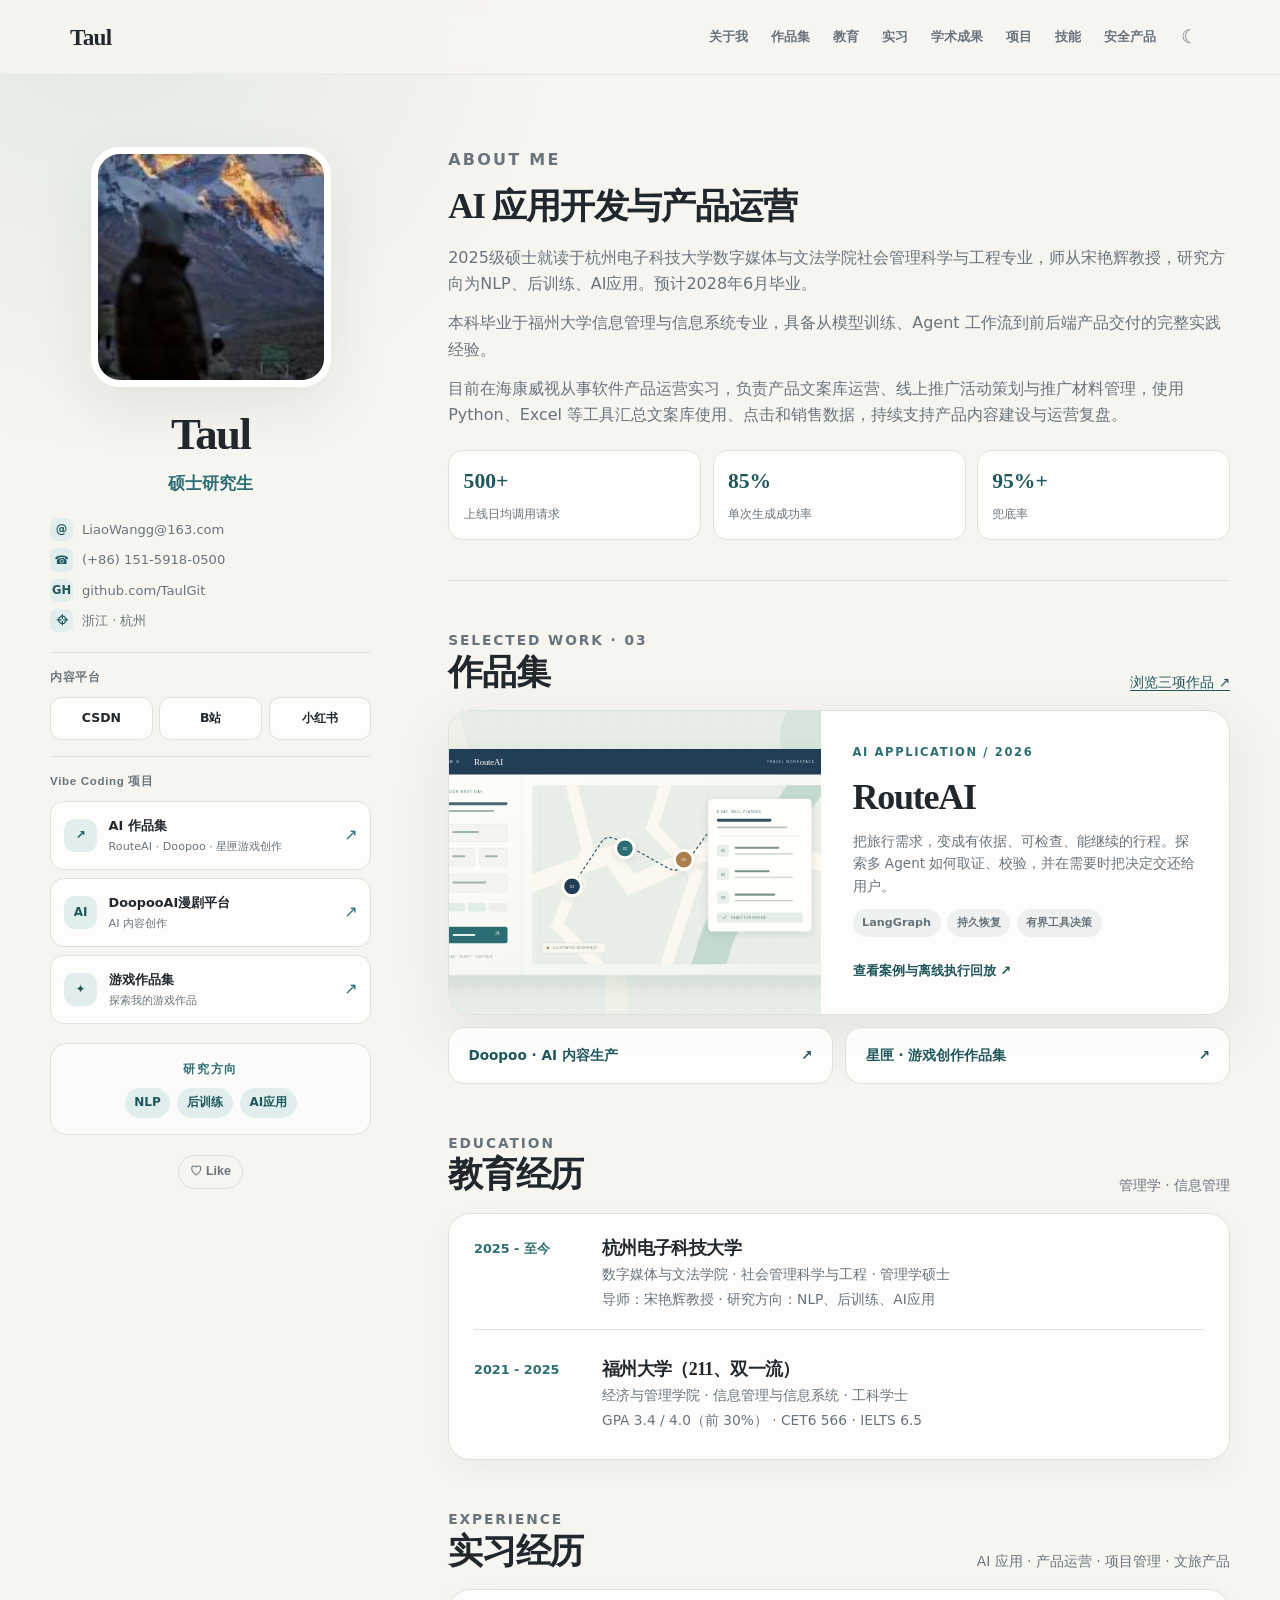
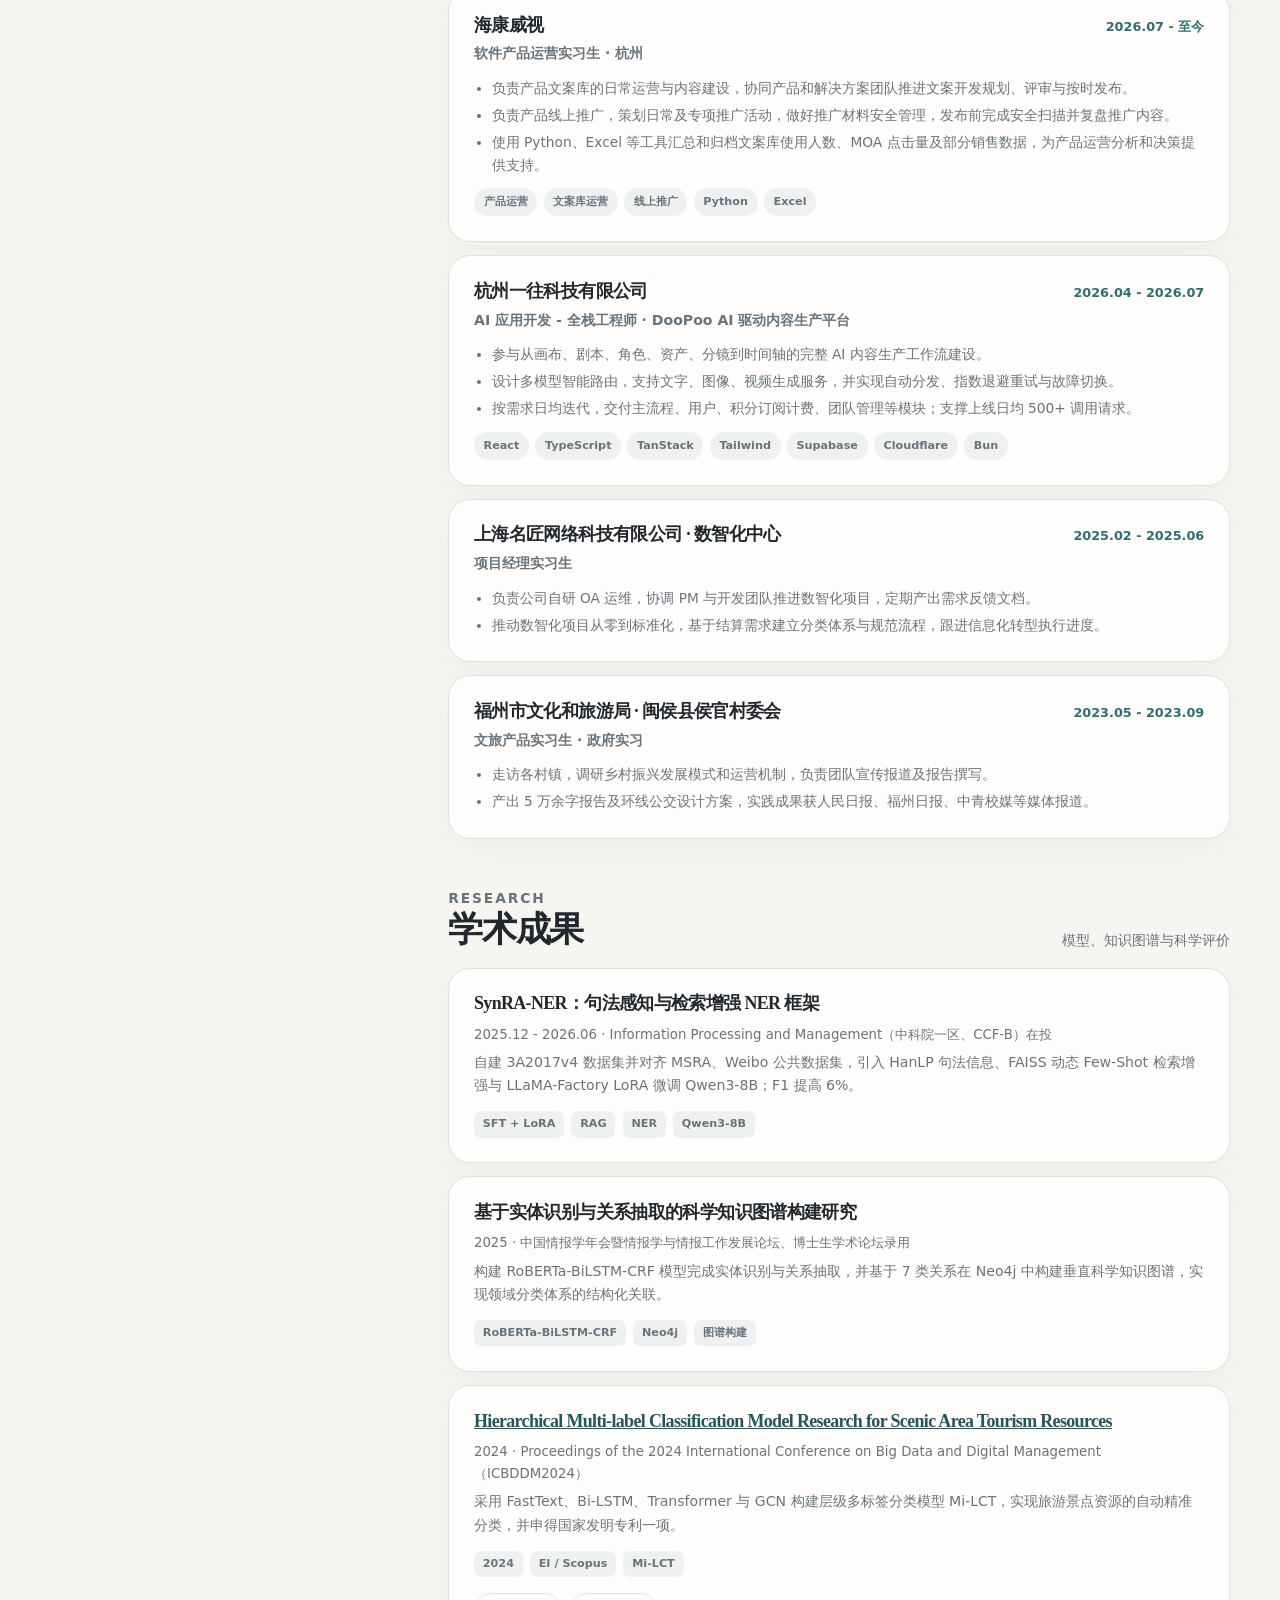
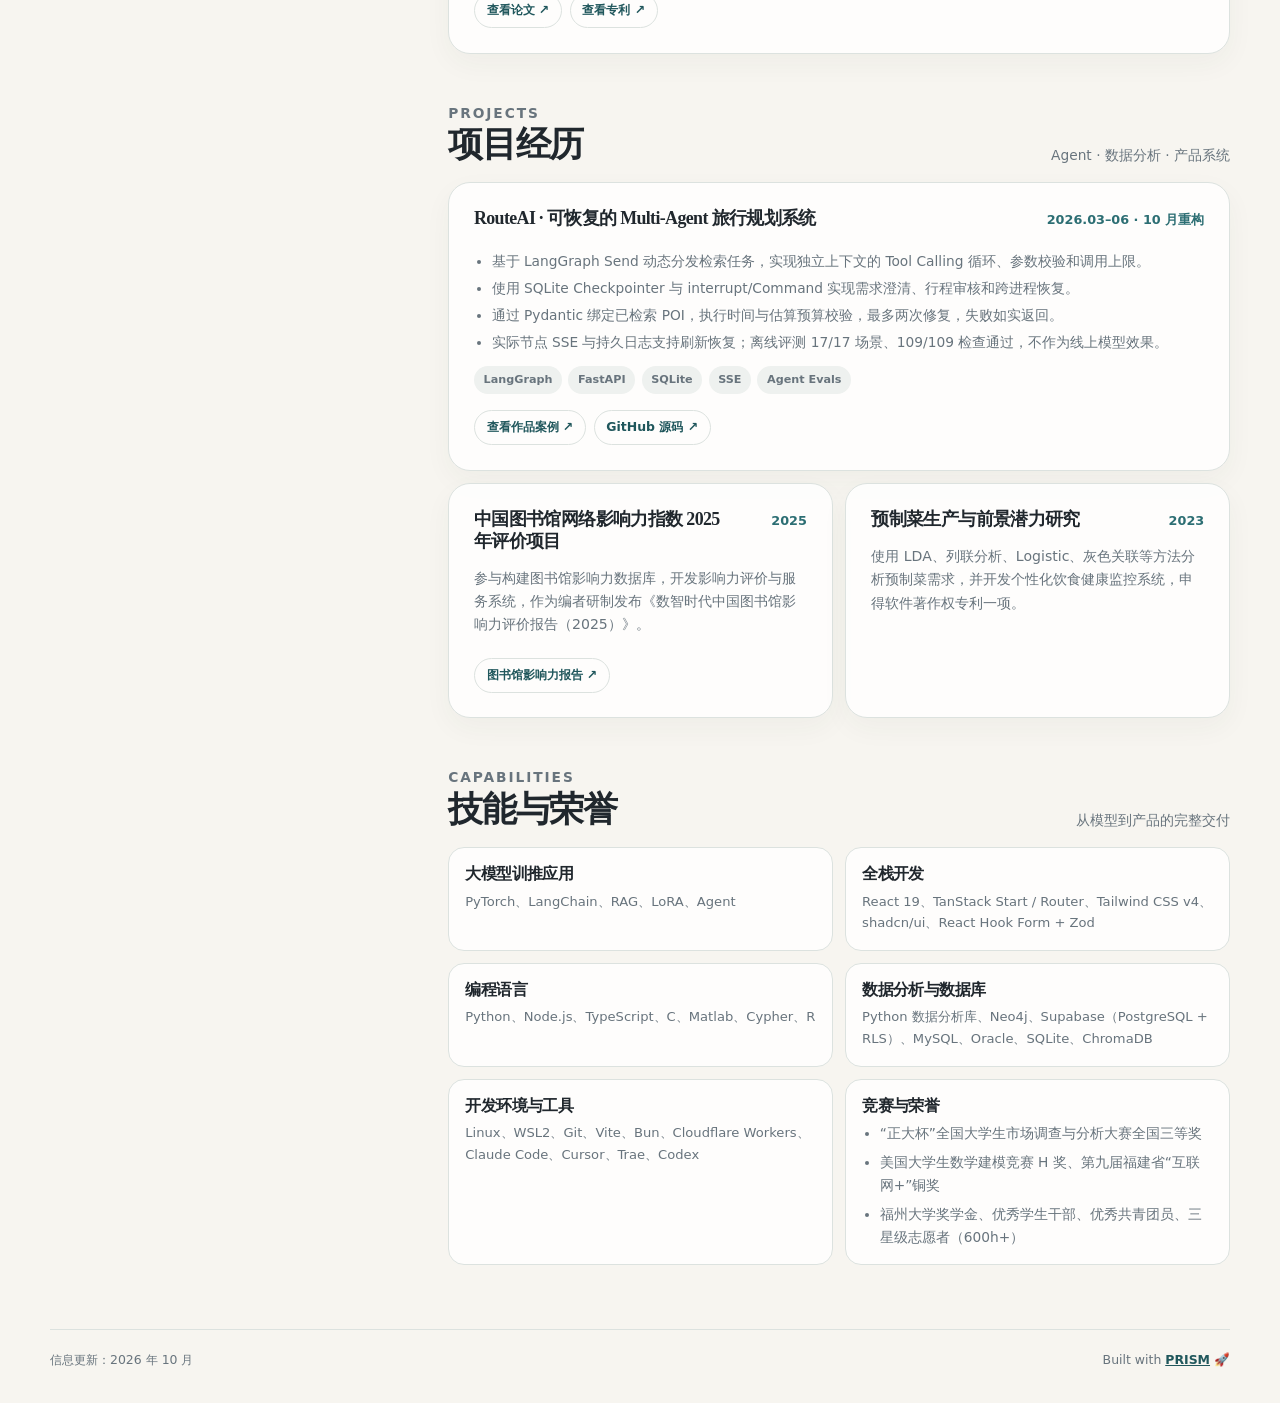
==== commit 9146634f: "feat: add Doopoo and Star-letter creations to portfolio" ====
--- a/index.html
+++ b/index.html
@@ -170,6 +170,9 @@
       .portfolio-feature-copy h3 { font-size: clamp(1.7rem, 3vw, 2.25rem); margin: .35rem 0 .65rem; }
       .portfolio-feature-copy > p:not(.eyebrow) { margin: 0; color: var(--muted); font-size: .85rem; }
       .portfolio-feature-copy .portfolio-link { margin-top: auto; padding-top: 1.4rem; color: var(--accent-strong); font-size: .83rem; font-weight: 800; }
+      .portfolio-shortcuts { display: grid; grid-template-columns: 1fr 1fr; gap: .8rem; margin-top: .8rem; }
+      .portfolio-shortcuts a { display: flex; justify-content: space-between; align-items: center; gap: 1rem; padding: 1rem 1.2rem; border: 1px solid var(--line); border-radius: 1rem; background: var(--surface); color: var(--accent-strong); text-decoration: none; font-size: .85rem; font-weight: 700; }
+      .portfolio-shortcuts a:hover { background: var(--accent-soft); border-color: var(--accent); }
       .skills-grid { display: grid; grid-template-columns: repeat(2, 1fr); gap: .75rem; }
       .skill-group { padding: 1rem; border: 1px solid var(--line); border-radius: 1rem; background: var(--surface); }
       .skill-group h3 { margin-bottom: .45rem; font-size: 1rem; }
@@ -198,6 +201,7 @@
         .two-col, .skills-grid { grid-template-columns: 1fr; }
         .portfolio-feature { grid-template-columns: 1fr; }
         .portfolio-feature img { min-height: 0; height: auto; aspect-ratio: 16 / 10; }
+        .portfolio-shortcuts { grid-template-columns: 1fr; }
       }
       @media (max-width: 480px) {
         .metrics { grid-template-columns: 1fr; }
@@ -270,7 +274,7 @@
             <section class="link-group" aria-labelledby="work-heading">
               <h2 class="link-heading" id="work-heading">Vibe Coding 项目</h2>
               <div class="work-links">
-                <a class="work-link" href="portfolio.html"><span class="work-symbol" aria-hidden="true">↗</span><span class="work-copy"><strong>AI 作品集</strong><small>RouteAI · 从想法到可验证的产品</small></span><span class="link-arrow" aria-hidden="true">↗</span></a>
+                <a class="work-link" href="portfolio.html"><span class="work-symbol" aria-hidden="true">↗</span><span class="work-copy"><strong>AI 作品集</strong><small>RouteAI · Doopoo · 星匣游戏创作</small></span><span class="link-arrow" aria-hidden="true">↗</span></a>
                 <a class="work-link" href="https://test.doopoo.ai/admin" target="_blank" rel="noopener noreferrer"><span class="work-symbol" aria-hidden="true">AI</span><span class="work-copy"><strong>DoopooAI漫剧平台</strong><small>AI 内容创作</small></span><span class="link-arrow" aria-hidden="true">↗</span></a>
                 <a class="work-link" href="https://game.virtualoverapp.com/user/46900" target="_blank" rel="noopener noreferrer"><span class="work-symbol" aria-hidden="true">✦</span><span class="work-copy"><strong>游戏作品集</strong><small>探索我的游戏作品</small></span><span class="link-arrow" aria-hidden="true">↗</span></a>
               </div>
@@ -304,8 +308,8 @@
 
           <section class="section" id="portfolio" aria-labelledby="portfolio-title">
             <div class="section-heading">
-              <div><p class="eyebrow">Selected work · 01</p><h2 id="portfolio-title">作品集</h2></div>
-              <p><a href="portfolio.html" style="color: var(--accent-strong); text-underline-offset: .25em;">浏览作品集 ↗</a></p>
+              <div><p class="eyebrow">Selected work · 03</p><h2 id="portfolio-title">作品集</h2></div>
+              <p><a href="portfolio.html" style="color: var(--accent-strong); text-underline-offset: .25em;">浏览三项作品 ↗</a></p>
             </div>
             <a class="portfolio-feature" href="portfolio/routeai.html" aria-label="查看 RouteAI 多 Agent 旅行规划案例">
               <img src="assets/routeai-cover.svg" alt="RouteAI 路线与 Agent 工作台设计示意" width="800" height="500" loading="lazy" />
@@ -317,6 +321,10 @@
                 <span class="portfolio-link">查看案例与离线执行回放 ↗</span>
               </div>
             </a>
+            <div class="portfolio-shortcuts">
+              <a href="portfolio.html#doopoo"><span>Doopoo · AI 内容生产</span><span aria-hidden="true">↗</span></a>
+              <a href="portfolio.html#star-letter"><span>星匣 · 游戏创作作品集</span><span aria-hidden="true">↗</span></a>
+            </div>
           </section>
 
           <section class="section" id="education" aria-labelledby="education-title">
